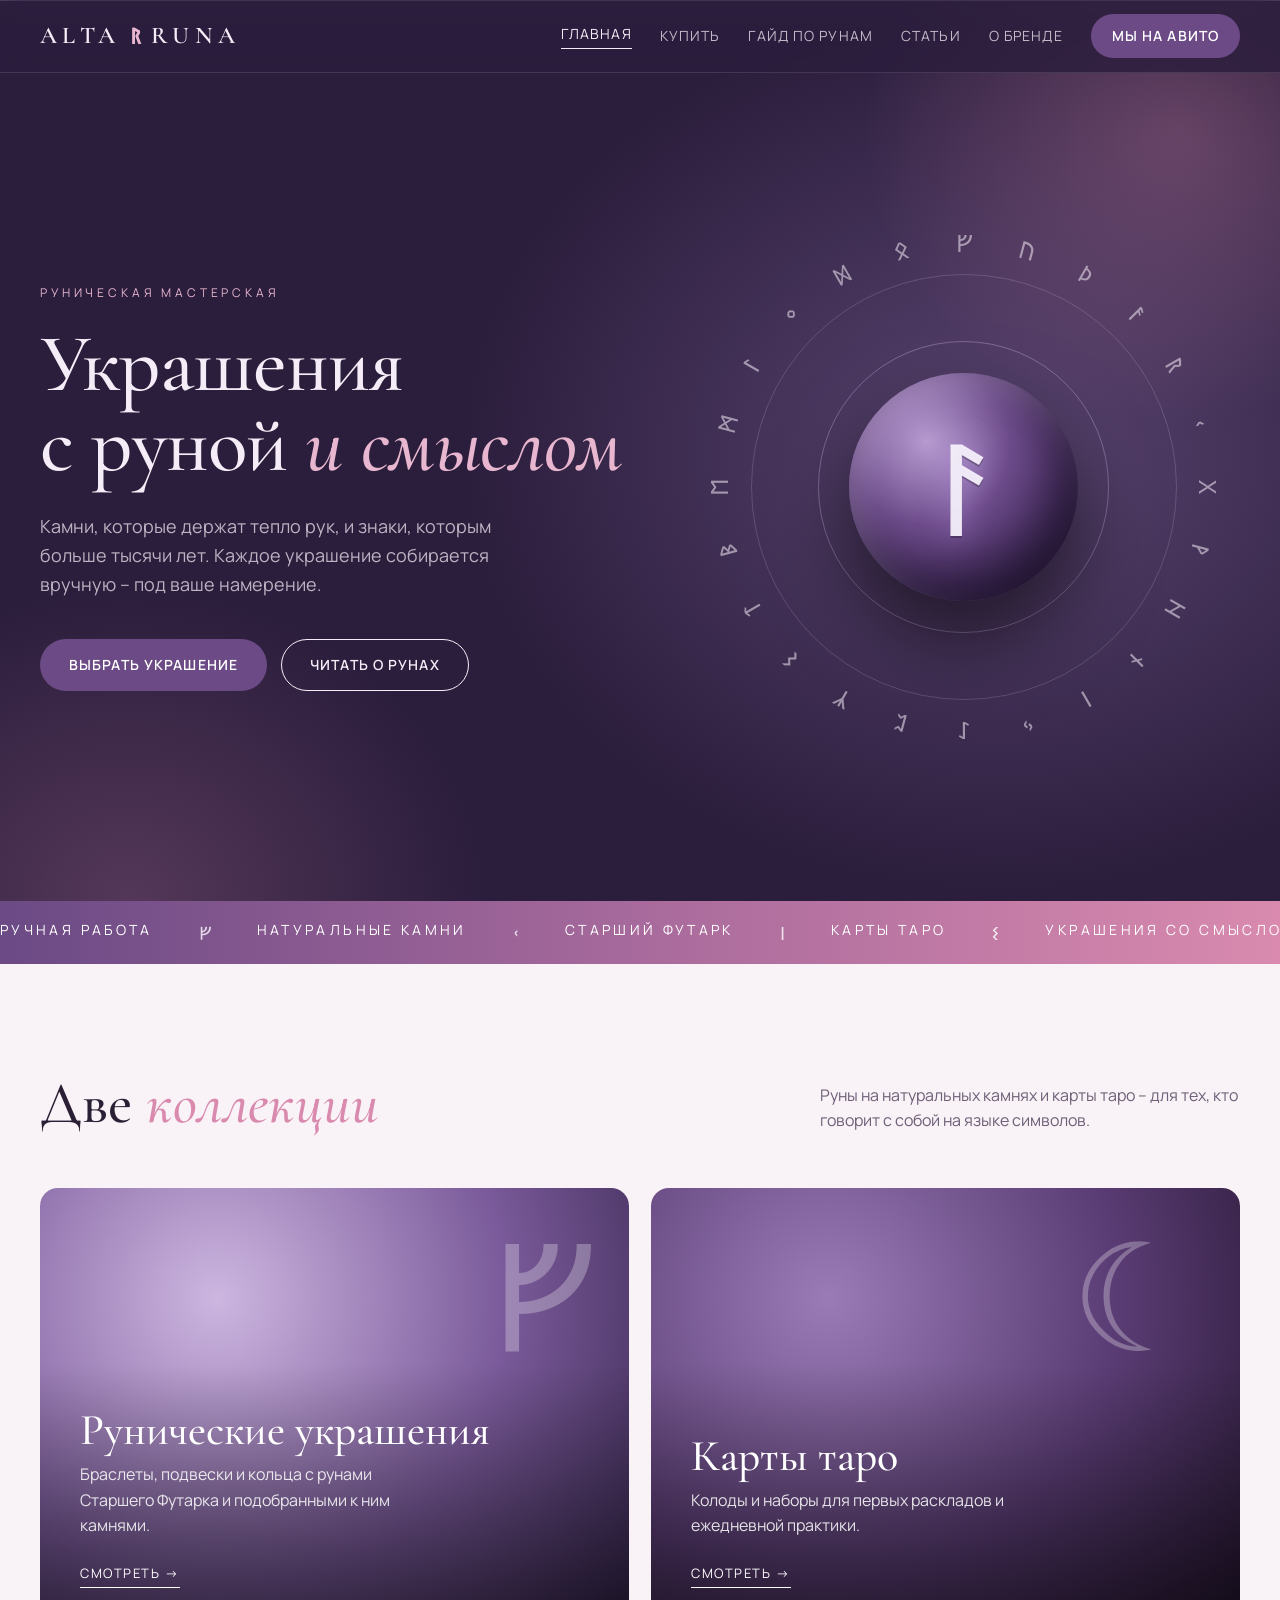
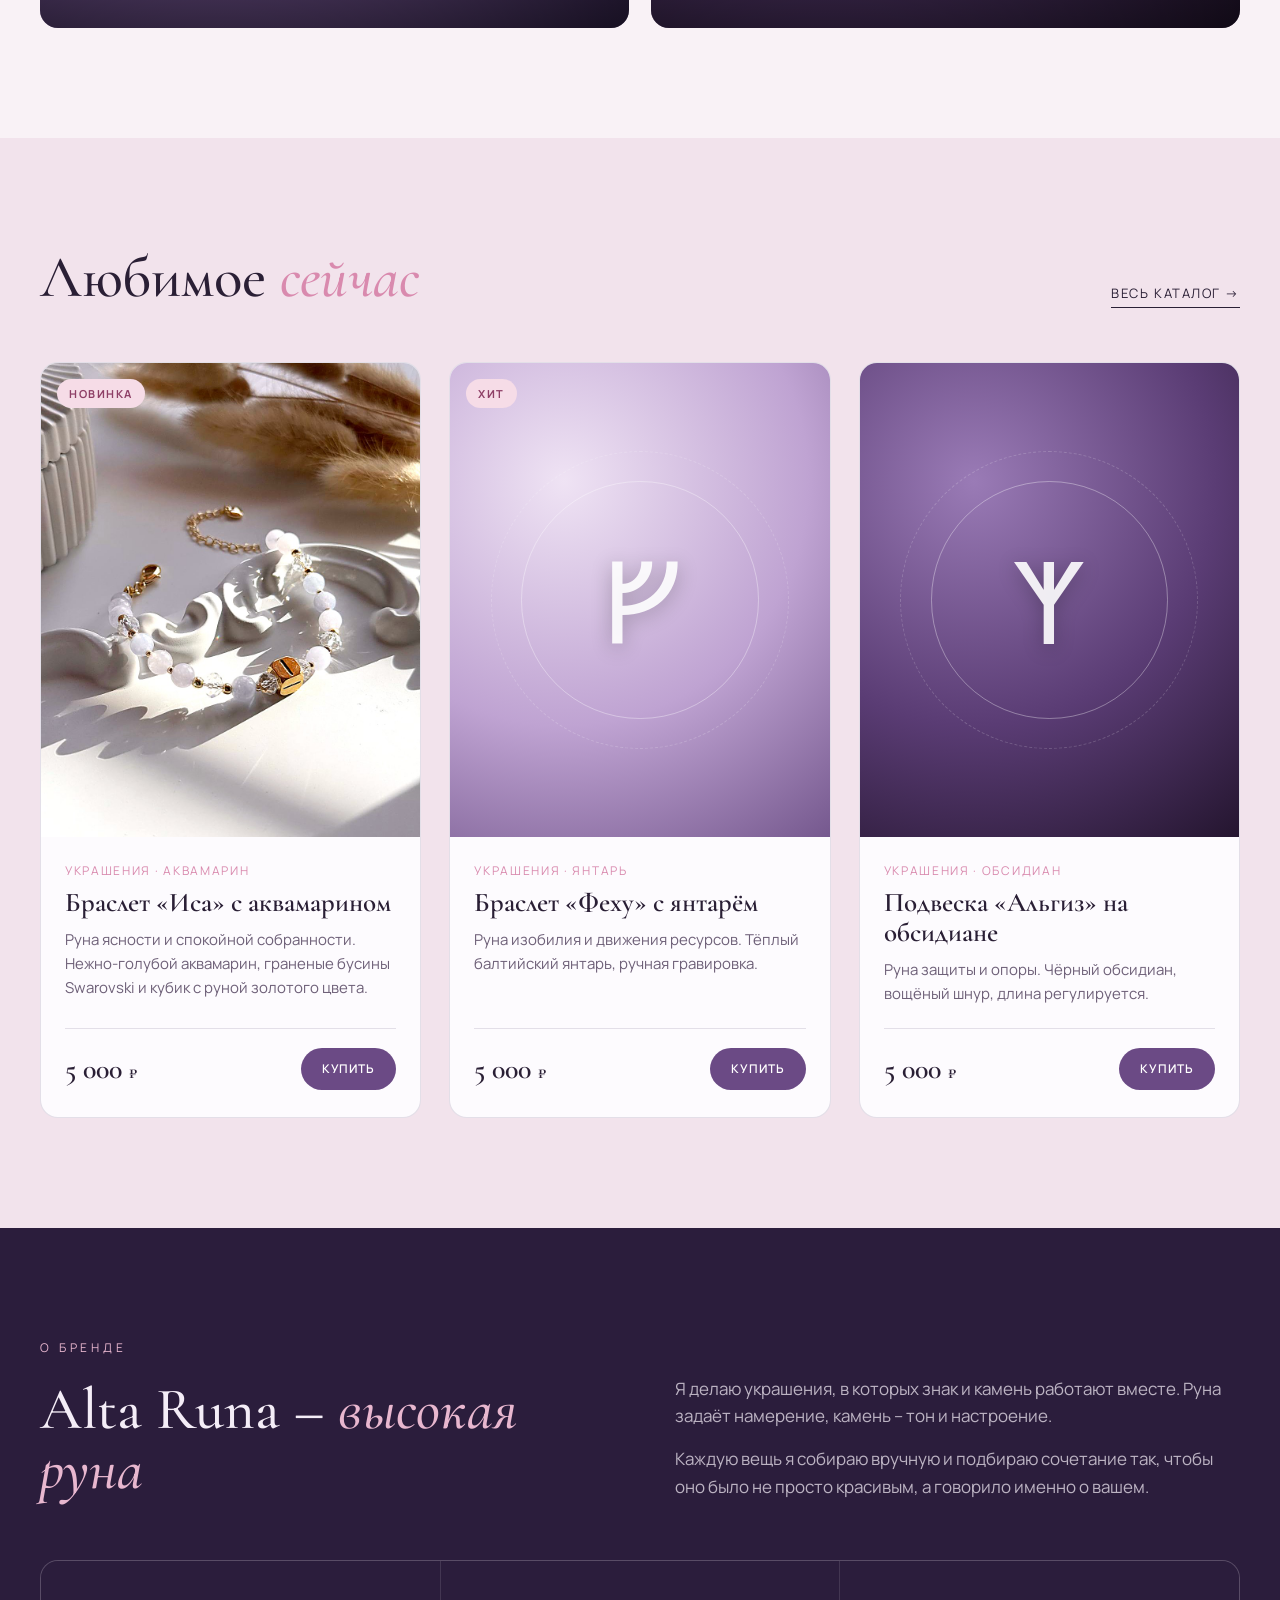
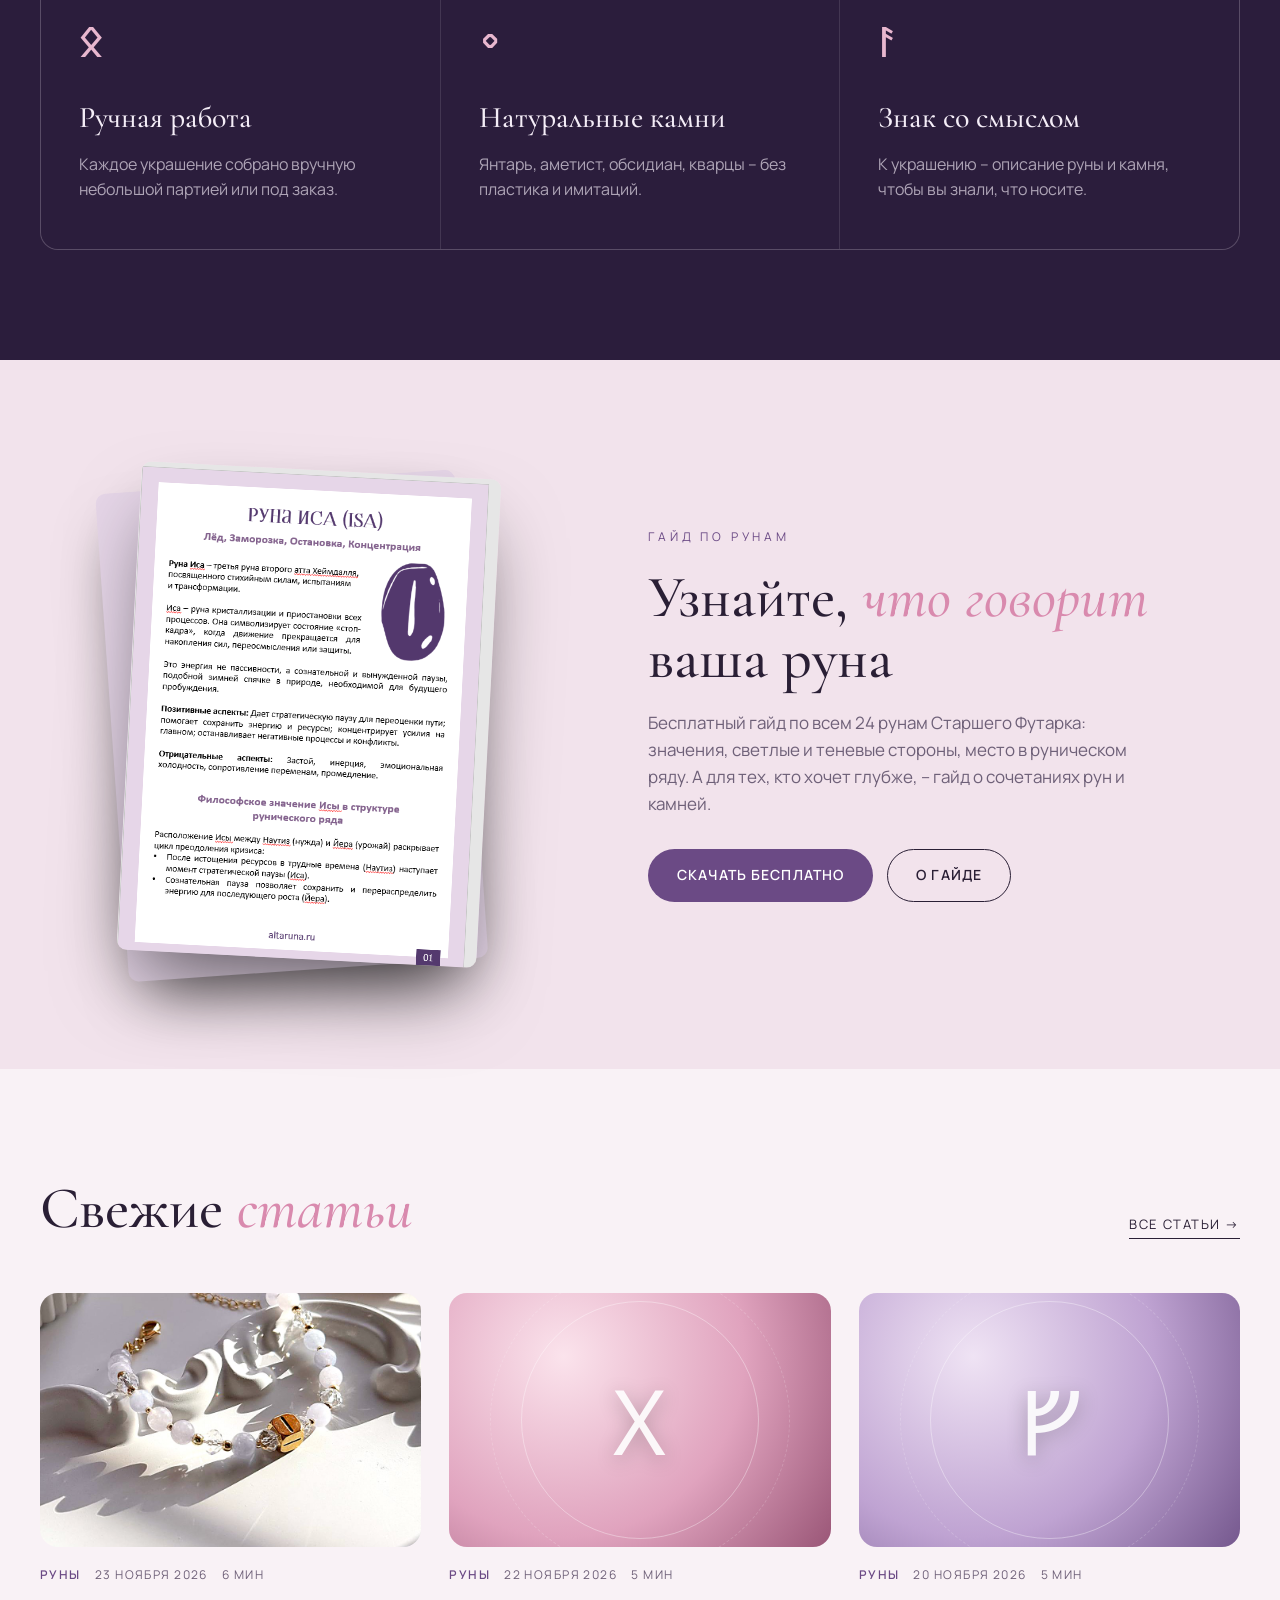
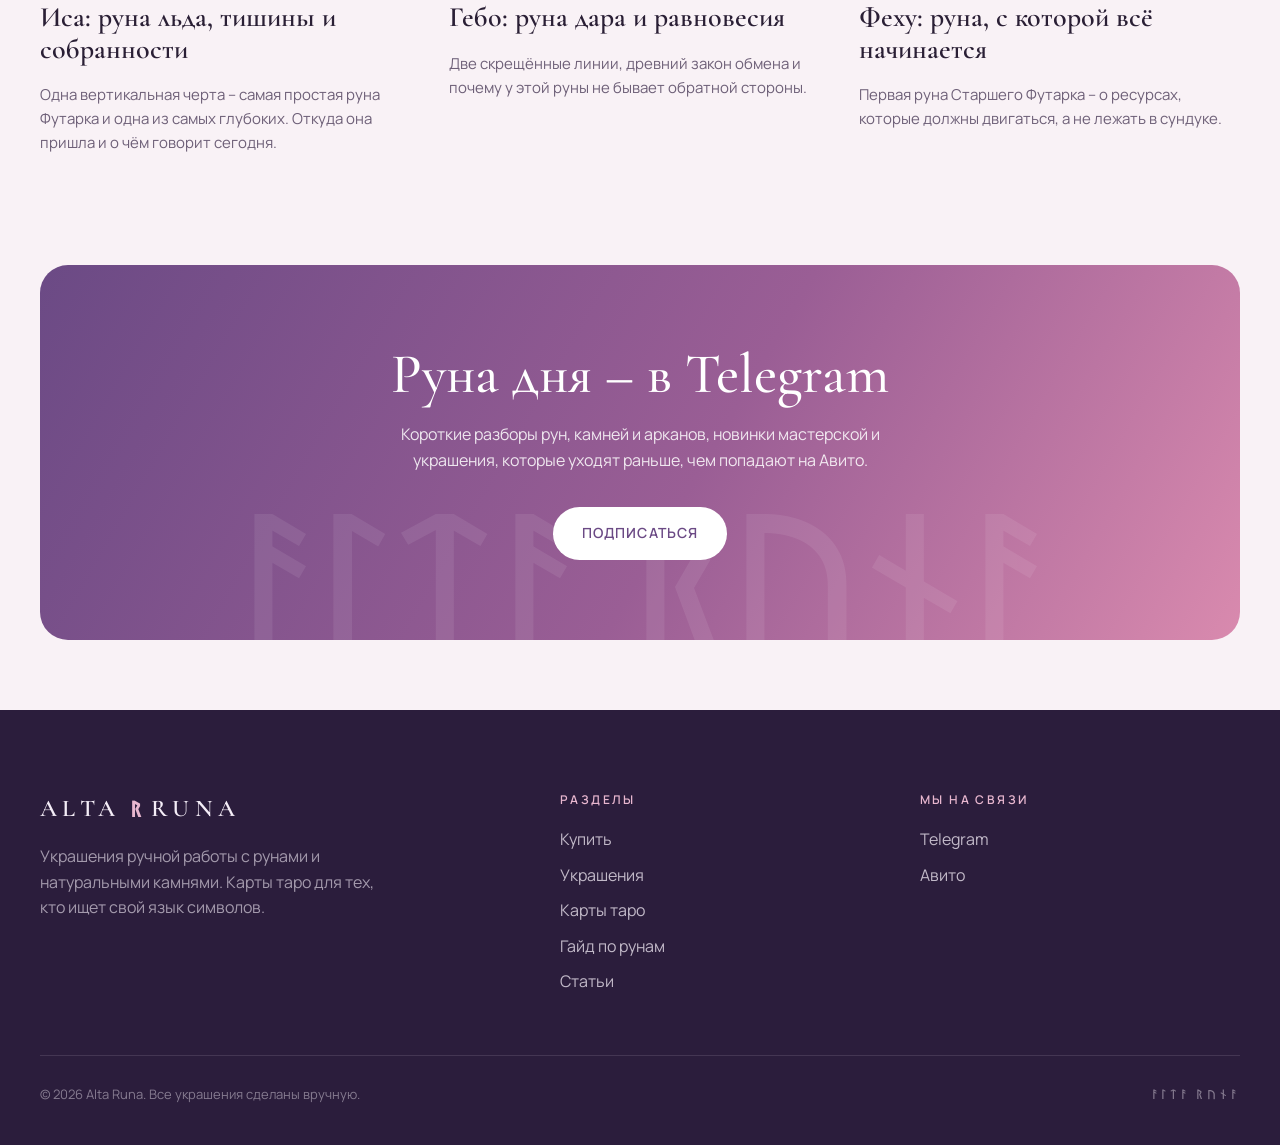
==== index.html @ 868ac563 "Alta Runa: сайт – главная, каталог, гайд по рунам, статьи Co-Authored-By: Claude Opus 5.5 <noreply@a" ====
<!DOCTYPE html>
<html lang="ru">
<head>
<meta charset="UTF-8">
<meta name="viewport" content="width=device-width, initial-scale=1">
<title>Alta Runa – рунические украшения и карты таро</title>
<meta name="description" content="Украшения ручной работы с рунами Старшего Футарка и натуральными камнями. Карты таро и статьи о рунах, камнях и таро.">
<meta property="og:title" content="Alta Runa – рунические украшения и карты таро">
<meta property="og:description" content="Украшения ручной работы с рунами Старшего Футарка и натуральными камнями. Карты таро и статьи о рунах, камнях и таро.">
<meta name="theme-color" content="#2B1D3C">
<link rel="icon" href="data:image/svg+xml,<svg xmlns='http://www.w3.org/2000/svg' viewBox='0 0 100 100'><rect width='100' height='100' rx='22' fill='%232B1D3C'/><text x='50' y='72' font-size='64' text-anchor='middle' fill='%23C9AEE0'>ᚱ</text></svg>">
<link rel="preconnect" href="https://fonts.googleapis.com">
<link rel="preconnect" href="https://fonts.gstatic.com" crossorigin>
<link href="https://fonts.googleapis.com/css2?family=Cormorant+Garamond:ital,wght@0,500;0,600;1,500&family=Manrope:wght@400;500;600;700&family=Noto+Sans+Runic&display=swap" rel="stylesheet">
<link rel="stylesheet" href="assets/style.css">
</head>
<body data-page="home">
<header id="site-header" data-dark></header>

<section class="hero">
  <div class="wrap hero__in">
    <div>
      <span class="eyebrow">Руническая мастерская</span>
      <h1>Украшения<br>с руной <em>и смыслом</em></h1>
      <p>Камни, которые держат тепло рук, и знаки, которым больше тысячи лет. Каждое украшение собирается вручную – под ваше намерение.</p>
      <div class="hero__cta">
        <a href="shop.html" class="btn btn--accent">Выбрать украшение</a>
        <a href="articles.html" class="btn btn--ghost">Читать о рунах</a>
      </div>
    </div>
    <div class="ring" aria-hidden="true">
      <div class="ring__track" id="ring-track"></div>
      <div class="ring__circle"></div>
      <div class="ring__circle ring__circle--2"></div>
      <div class="ring__stone"><span class="rune">ᚨ</span></div>
    </div>
  </div>
</section>

<div class="marquee" aria-hidden="true"><div class="marquee__track" id="marquee"></div></div>

<section class="section">
  <div class="wrap">
    <div class="sec-head reveal">
      <h2>Две <em>коллекции</em></h2>
      <p>Руны на натуральных камнях и карты таро – для тех, кто говорит с собой на языке символов.</p>
    </div>
    <div class="collections">
      <a href="shop.html#jewelry" class="coll tone-amethyst reveal">
        <span class="coll__sym">ᚠ</span>
        <h3>Рунические украшения</h3>
        <p>Браслеты, подвески и кольца с рунами Старшего Футарка и подобранными к ним камнями.</p>
        <span class="link-arrow">Смотреть →</span>
      </a>
      <a href="shop.html#tarot" class="coll tone-plum reveal">
        <span class="coll__sym">☾</span>
        <h3>Карты таро</h3>
        <p>Колоды и наборы для первых раскладов и ежедневной практики.</p>
        <span class="link-arrow">Смотреть →</span>
      </a>
    </div>
  </div>
</section>

<section class="section section--alt">
  <div class="wrap">
    <div class="sec-head reveal">
      <h2>Любимое <em>сейчас</em></h2>
      <a href="shop.html" class="link-arrow">Весь каталог →</a>
    </div>
    <div class="grid" id="featured-products"></div>
  </div>
</section>

<section class="section on-dark-section" id="about">
  <div class="wrap">
    <div class="about-grid reveal">
      <div>
        <span class="eyebrow">О бренде</span>
        <h2>Alta Runa – <em>высокая руна</em></h2>
      </div>
      <div>
        <p>Я делаю украшения, в которых знак и камень работают вместе. Руна задаёт намерение, камень – тон и настроение.</p>
        <p>Каждую вещь я собираю вручную и подбираю сочетание так, чтобы оно было не просто красивым, а говорило именно о вашем.</p>
      </div>
    </div>
    <div class="features reveal">
      <div class="feature"><span class="rune">ᛟ</span><h3>Ручная работа</h3><p>Каждое украшение собрано вручную небольшой партией или под заказ.</p></div>
      <div class="feature"><span class="rune">ᛜ</span><h3>Натуральные камни</h3><p>Янтарь, аметист, обсидиан, кварцы – без пластика и имитаций.</p></div>
      <div class="feature"><span class="rune">ᚨ</span><h3>Знак со смыслом</h3><p>К украшению – описание руны и камня, чтобы вы знали, что носите.</p></div>
    </div>
  </div>
</section>

<section class="section section--alt">
  <div class="wrap guide-promo">
    <div class="guide-preview">
      <div class="guide-preview__back"></div>
      <img src="images/guide-preview.png" alt="Страница гайда по рунам">
    </div>
    <div class="reveal">
      <span class="eyebrow" style="color:var(--accent)">Гайд по рунам</span>
      <h2>Узнайте, <em>что говорит</em> ваша руна</h2>
      <p>Бесплатный гайд по всем 24 рунам Старшего Футарка: значения, светлые и теневые стороны, место в руническом ряду. А для тех, кто хочет глубже, – гайд о сочетаниях рун и камней.</p>
      <div class="hero__cta">
        <a href="#" data-guide-free class="btn btn--accent" download>Скачать бесплатно</a>
        <a href="guide.html" class="btn btn--ghost">О гайде</a>
      </div>
    </div>
  </div>
</section>

<section class="section">
  <div class="wrap">
    <div class="sec-head reveal">
      <h2>Свежие <em>статьи</em></h2>
      <a href="articles.html" class="link-arrow">Все статьи →</a>
    </div>
    <div class="grid" id="latest-articles"></div>
  </div>
</section>

<section class="section--tight" style="padding-top:0">
  <div class="wrap">
    <div class="cta reveal">
      <h2>Руна дня – в Telegram</h2>
      <p>Короткие разборы рун, камней и арканов, новинки мастерской и украшения, которые уходят раньше, чем попадают на Авито.</p>
      <a href="#" id="cta-telegram" target="_blank" rel="noopener" class="btn">Подписаться</a>
    </div>
  </div>
</section>
<footer id="site-footer"></footer>
<script src="data/products.js"></script>
<script src="data/articles.js"></script>
<script src="assets/main.js"></script>
</body>
</html>
---- assets/style.css ----
/* ===================== ALTA RUNA ===================== */
:root{
  --bg:#F9F2F6;
  --bg-2:#F2E3EC;
  --ink:#2A1F35;
  --ink-soft:#6E6078;
  --line:rgba(60,35,85,.13);
  --dark:#2B1D3C;
  --dark-2:#3A2950;
  --bone:#F4EDF7;
  --accent:#6B4A85;
  --accent-2:#E8B7CF;
  --pink:#D98AAE;
  --pink-soft:#F6DCE7;
  --radius:18px;
  --wrap:1200px;
  --serif:"Cormorant Garamond", "Cormorant", Georgia, serif;
  --sans:"Manrope", system-ui, -apple-system, "Segoe UI", sans-serif;
  --rune:"Noto Sans Runic", "Segoe UI Historic", "Segoe UI Symbol", serif;
}
*{box-sizing:border-box;margin:0;padding:0}
html{scroll-behavior:smooth}
body{font-family:var(--sans);background:var(--bg);color:var(--ink);line-height:1.6;font-size:16px;-webkit-font-smoothing:antialiased}
img{max-width:100%;display:block}
a{color:inherit;text-decoration:none}
.wrap{width:min(var(--wrap),100% - 40px);margin-inline:auto}
.rune{font-family:var(--rune)}

/* ---------- Header ---------- */
.header{position:sticky;top:0;z-index:50;background:rgba(249,242,246,.82);backdrop-filter:blur(14px);-webkit-backdrop-filter:blur(14px);border-bottom:1px solid var(--line)}
.header.on-dark{background:rgba(43,29,60,.8);color:var(--bone);border-color:rgba(244,237,247,.12)}
.header__in{display:flex;align-items:center;justify-content:space-between;height:72px}
.logo{display:flex;align-items:center;gap:10px;font-family:var(--serif);font-size:24px;letter-spacing:.22em;font-weight:600;text-transform:uppercase}
.logo .rune{font-size:22px;color:var(--accent-2);letter-spacing:0}
.nav{display:flex;align-items:center;gap:28px}
.nav a{font-size:14px;letter-spacing:.08em;text-transform:uppercase;opacity:.75;transition:opacity .2s}
.nav a:hover,.nav a.active{opacity:1}
.nav .btn{opacity:1;color:#fff}
.nav a.active{border-bottom:1px solid currentColor;padding-bottom:2px}
.burger{display:none;background:none;border:0;color:inherit;width:40px;height:40px;cursor:pointer}
.burger span{display:block;height:1.5px;background:currentColor;margin:7px 8px;transition:.3s}

/* ---------- Buttons ---------- */
.btn{display:inline-flex;align-items:center;justify-content:center;gap:10px;padding:14px 28px;border-radius:999px;font-size:14px;letter-spacing:.08em;text-transform:uppercase;font-weight:600;border:1px solid transparent;cursor:pointer;transition:transform .2s, background .2s, color .2s, border-color .2s;font-family:var(--sans)}
.btn:hover{transform:translateY(-2px)}
.btn--accent{background:var(--accent);color:#fff}
.btn--accent:hover{background:#583A70}
.btn--ghost{border-color:currentColor;background:transparent}
.btn--ghost:hover{background:var(--ink);color:var(--bg);border-color:var(--ink)}
.on-dark-section .btn--ghost:hover{background:var(--bone);color:var(--dark);border-color:var(--bone)}
.btn--sm{padding:10px 20px;font-size:12px}
.btn--full{width:100%}

/* ---------- Hero ---------- */
.hero{position:relative;background:var(--dark);color:var(--bone);overflow:hidden;margin-top:-72px;padding-top:72px}
.hero::before{content:"";position:absolute;inset:0;background:radial-gradient(35% 45% at 92% 15%, rgba(217,138,174,.30), transparent 70%), radial-gradient(60% 70% at 78% 50%, rgba(155,123,186,.42), transparent 70%), radial-gradient(40% 50% at 10% 100%, rgba(232,150,190,.22), transparent 70%)}
.hero__in{position:relative;display:grid;grid-template-columns:1.1fr 1fr;align-items:center;gap:40px;min-height:calc(100vh - 72px);max-height:900px;padding:60px 0}
.eyebrow{font-size:12px;letter-spacing:.32em;text-transform:uppercase;color:var(--accent-2);margin-bottom:22px;display:block}
.hero h1{font-family:var(--serif);font-weight:500;font-size:clamp(48px,6.4vw,96px);line-height:.98;letter-spacing:-.01em}
.hero h1 em{font-style:italic;color:var(--accent-2)}
.hero p{margin-top:28px;max-width:470px;font-size:18px;color:rgba(244,237,247,.72)}
.hero__cta{display:flex;flex-wrap:wrap;gap:14px;margin-top:40px}

.ring{position:relative;width:min(520px,100%);aspect-ratio:1;margin-inline:auto}
.ring__track{position:absolute;inset:0;animation:spin 90s linear infinite}
.ring__track span{position:absolute;left:50%;top:50%;font-family:var(--rune);font-size:clamp(16px,2vw,24px);color:rgba(244,237,247,.55)}
.ring__circle{position:absolute;inset:9%;border-radius:50%;border:1px solid rgba(244,237,247,.16)}
.ring__circle--2{inset:22%;border-color:rgba(201,174,224,.4)}
.ring__stone{position:absolute;inset:28%;border-radius:50%;background:radial-gradient(circle at 34% 30%, #B79BD0 0%, #6E4C8C 38%, #3B2456 78%, #1D1030 100%);box-shadow:0 40px 80px rgba(0,0,0,.55), inset -18px -24px 50px rgba(0,0,0,.45), inset 12px 14px 30px rgba(240,225,255,.25);display:grid;place-items:center}
.ring__stone .rune{font-size:clamp(70px,10vw,130px);color:rgba(250,244,255,.92);text-shadow:0 2px 0 rgba(0,0,0,.25), 0 0 30px rgba(210,180,255,.45)}
@keyframes spin{to{transform:rotate(360deg)}}

/* ---------- Marquee ---------- */
.marquee{background:linear-gradient(90deg,var(--accent),#A86A9C 50%,var(--pink));color:#fff;overflow:hidden;white-space:nowrap;padding:16px 0}
.marquee__track{display:inline-flex;gap:46px;animation:marq 40s linear infinite;font-size:14px;letter-spacing:.24em;text-transform:uppercase}
.marquee__track .rune{letter-spacing:0;font-size:18px;opacity:.8}
@keyframes marq{to{transform:translateX(-50%)}}

/* ---------- Sections ---------- */
.section{padding:110px 0}
.section--tight{padding:70px 0}
.section--alt{background:var(--bg-2)}
.on-dark-section{background:var(--dark);color:var(--bone)}
.sec-head{display:flex;align-items:end;justify-content:space-between;gap:30px;margin-bottom:54px;flex-wrap:wrap}
.sec-head h2,.page-title h1{font-family:var(--serif);font-weight:500;font-size:clamp(38px,4.6vw,64px);line-height:1.02}
.sec-head h2 em,.page-title h1 em{font-style:italic;color:var(--pink)}
.sec-head p{max-width:420px;color:var(--ink-soft)}
.link-arrow{font-size:13px;letter-spacing:.12em;text-transform:uppercase;border-bottom:1px solid currentColor;padding-bottom:3px;white-space:nowrap}

/* ---------- Collections ---------- */
.collections{display:grid;grid-template-columns:1fr 1fr;gap:22px}
.coll{position:relative;border-radius:var(--radius);overflow:hidden;min-height:440px;padding:40px;display:flex;flex-direction:column;justify-content:flex-end;color:#fff;isolation:isolate;transition:transform .4s}
.coll:hover{transform:translateY(-4px)}
.coll::after{content:"";position:absolute;inset:0;background:linear-gradient(to top, rgba(0,0,0,.55), transparent 60%);z-index:-1}
.coll__sym{position:absolute;top:30px;right:36px;font-family:var(--rune);font-size:150px;line-height:1;opacity:.28;z-index:-1;transition:transform .6s}
.coll:hover .coll__sym{transform:rotate(-8deg) scale(1.08)}
.coll h3{font-family:var(--serif);font-size:44px;font-weight:500;line-height:1}
.coll p{margin-top:10px;opacity:.85;max-width:340px}
.coll .link-arrow{margin-top:24px;align-self:flex-start}

/* ---------- Art placeholders (tones) ---------- */
.tone-amber{background:radial-gradient(circle at 30% 25%, #F2C98A, #B9712F 55%, #5C3014)}
.tone-obsidian{background:radial-gradient(circle at 30% 25%, #5A4E6E, #272033 55%, #100B17)}
.tone-rose{background:radial-gradient(circle at 30% 25%, #FBE3EC, #E0A3BE 55%, #9A5677)}
.tone-amethyst{background:radial-gradient(circle at 30% 25%, #CDB6E0, #7A5A9A 55%, #33234A)}
.tone-jade{background:radial-gradient(circle at 30% 25%, #C3DCC9, #5E8A6D 55%, #253D30)}
.tone-moon{background:radial-gradient(circle at 30% 25%, #F4EFF7, #B2A6C2 55%, #4E4560)}
.tone-lilac{background:radial-gradient(circle at 30% 25%, #EFE3F4, #BFA3D2 55%, #75588E)}
.tone-plum{background:radial-gradient(circle at 30% 25%, #9A7BB6, #5A3C74 55%, #24152F)}
.tone-copper{background:radial-gradient(circle at 30% 25%, #E9B58E, #A0623F 55%, #44200F)}

/* ---------- Product cards ---------- */
.grid{display:grid;grid-template-columns:repeat(3,1fr);gap:28px}
.card{display:flex;flex-direction:column;background:#FDFBFE;border-radius:var(--radius);overflow:hidden;border:1px solid var(--line);transition:transform .35s, box-shadow .35s}
.card:hover{transform:translateY(-6px);box-shadow:0 26px 50px -24px rgba(60,35,85,.35)}
.card__media{position:relative;aspect-ratio:4/5;overflow:hidden;display:grid;place-items:center}
.card__media img{width:100%;height:100%;object-fit:cover;transition:transform .7s}
.card:hover .card__media img{transform:scale(1.05)}
.art{position:absolute;inset:0;display:grid;place-items:center}
.art::before{content:"";position:absolute;width:62%;aspect-ratio:1;border-radius:50%;border:1px solid rgba(255,255,255,.35)}
.art::after{content:"";position:absolute;width:78%;aspect-ratio:1;border-radius:50%;border:1px dashed rgba(255,255,255,.18)}
.art__sym{font-family:var(--rune);font-size:clamp(80px,9vw,120px);color:rgba(255,255,255,.9);text-shadow:0 4px 20px rgba(0,0,0,.25);transition:transform .6s}
.card:hover .art__sym{transform:scale(1.08)}
.badge{position:absolute;top:16px;left:16px;background:var(--pink-soft);color:#8E3F66;font-size:11px;letter-spacing:.14em;text-transform:uppercase;font-weight:700;padding:6px 12px;border-radius:999px;z-index:2}
.card__body{padding:24px 24px 26px;display:flex;flex-direction:column;flex:1}
.card__meta{font-size:12px;letter-spacing:.14em;text-transform:uppercase;color:var(--pink)}
.card__title{font-family:var(--serif);font-size:27px;font-weight:600;line-height:1.1;margin:8px 0 10px}
.card__desc{color:var(--ink-soft);font-size:15px;flex:1}
.card__foot{display:flex;align-items:center;justify-content:space-between;gap:12px;margin-top:22px;padding-top:18px;border-top:1px solid var(--line)}
.price{font-family:var(--serif);font-size:28px;font-weight:600}
.price small{font-size:18px}

/* ---------- Article cards ---------- */
.a-card{display:flex;flex-direction:column;gap:18px}
.a-card__cover{position:relative;aspect-ratio:3/2;border-radius:var(--radius);overflow:hidden;display:grid;place-items:center}
.a-card__cover img{width:100%;height:100%;object-fit:cover;transition:transform .7s}
.a-card:hover .a-card__cover img,.a-card:hover .art__sym{transform:scale(1.06)}
.a-card__cover .art__sym{font-size:90px}
.a-card__meta{display:flex;gap:14px;font-size:12px;letter-spacing:.12em;text-transform:uppercase;color:var(--ink-soft)}
.a-card__meta b{color:var(--accent);font-weight:600}
.a-card h3{font-family:var(--serif);font-size:28px;line-height:1.12;font-weight:600;transition:color .2s}
.a-card:hover h3{color:var(--accent)}
.a-card p{color:var(--ink-soft);font-size:15px}

/* ---------- Features ---------- */
.features{display:grid;grid-template-columns:repeat(3,1fr);gap:1px;background:rgba(244,237,247,.12);border:1px solid rgba(244,237,247,.12);border-radius:var(--radius);overflow:hidden}
.feature{background:var(--dark);padding:46px 38px}
.feature .rune{font-size:42px;color:var(--accent-2)}
.feature h3{font-family:var(--serif);font-size:30px;font-weight:500;margin:20px 0 10px}
.feature p{color:rgba(244,237,247,.65)}
.about-grid{display:grid;grid-template-columns:1fr 1fr;gap:70px;align-items:end;margin-bottom:60px}
.about-grid h2{font-family:var(--serif);font-weight:500;font-size:clamp(38px,4.6vw,64px);line-height:1.02}
.about-grid h2 em{font-style:italic;color:var(--accent-2)}
.about-grid p{color:rgba(244,237,247,.72);font-size:17px}
.about-grid p+p{margin-top:16px}

/* ---------- CTA ---------- */
.cta{border-radius:28px;padding:80px 60px;text-align:center;position:relative;overflow:hidden;background:linear-gradient(120deg,var(--accent) 0%,#9A5E95 55%,var(--pink) 100%);color:#fff}
.cta::before{content:"ᚨᛚᛏᚨ ᚱᚢᚾᚨ";position:absolute;inset:auto 0 -40px 0;font-family:var(--rune);font-size:200px;opacity:.08;white-space:nowrap;line-height:1}
.cta h2{font-family:var(--serif);font-weight:500;font-size:clamp(36px,4.4vw,58px);line-height:1.05;position:relative}
.cta p{max-width:520px;margin:18px auto 34px;opacity:.85;position:relative}
.cta .btn{background:#fff;color:var(--accent);position:relative}

/* ---------- Page title & filters ---------- */
.page-title{padding:80px 0 40px}
.page-title p{margin-top:18px;max-width:560px;color:var(--ink-soft);font-size:17px}
.filters{display:flex;flex-wrap:wrap;gap:10px;margin-bottom:46px}
.chip{padding:10px 22px;border-radius:999px;border:1px solid var(--line);background:transparent;font-family:var(--sans);font-size:13px;letter-spacing:.08em;text-transform:uppercase;cursor:pointer;color:var(--ink);transition:.2s}
.chip:hover{border-color:var(--ink)}
.chip.active{background:var(--ink);color:var(--bg);border-color:var(--ink)}
.empty{padding:60px 0;color:var(--ink-soft);text-align:center;grid-column:1/-1}

/* ---------- Article page ---------- */
.article-hero{padding:70px 0 0}
.article-hero .back{font-size:13px;letter-spacing:.12em;text-transform:uppercase;color:var(--ink-soft)}
.article-hero .back:hover{color:var(--accent)}
.article-hero h1{font-family:var(--serif);font-weight:500;font-size:clamp(40px,5.4vw,76px);line-height:1.02;margin:26px 0 20px;max-width:900px}
.article-cover{position:relative;aspect-ratio:21/9;border-radius:var(--radius);overflow:hidden;margin:44px 0 0;display:grid;place-items:center}
.article-cover img{width:100%;height:100%;object-fit:cover}
.article-cover .art__sym{font-size:clamp(110px,14vw,200px)}
.prose{max-width:720px;margin:64px auto 0;font-size:18px;line-height:1.8}
.prose > p:first-child{font-family:var(--serif);font-size:25px;line-height:1.5}
.prose p{margin-bottom:22px}
.prose h2{font-family:var(--serif);font-weight:600;font-size:34px;line-height:1.15;margin:46px 0 16px}
.prose ul{margin:0 0 22px 0;list-style:none}
.prose li{position:relative;padding-left:30px;margin-bottom:10px}
.prose li::before{content:"ᛜ";font-family:var(--rune);position:absolute;left:0;top:0;color:var(--pink)}
.prose strong{font-weight:700}
.prose a{color:var(--accent);border-bottom:1px solid currentColor}

/* ---------- Footer ---------- */
.footer{background:var(--dark);color:var(--bone);padding:80px 0 40px;margin-top:0}
.footer__top{display:grid;grid-template-columns:1.5fr 1fr 1fr;gap:40px;padding-bottom:50px;border-bottom:1px solid rgba(244,237,247,.12)}
.footer .logo{margin-bottom:16px}
.footer p{color:rgba(244,237,247,.6);max-width:340px}
.footer h4{font-size:12px;letter-spacing:.2em;text-transform:uppercase;color:var(--accent-2);margin-bottom:18px;font-weight:600}
.footer li{list-style:none;margin-bottom:10px}
.footer li a{opacity:.75}
.footer li a:hover{opacity:1}
.footer__bot{display:flex;justify-content:space-between;gap:20px;padding-top:28px;font-size:13px;color:rgba(244,237,247,.45);flex-wrap:wrap}
.footer__bot .rune{letter-spacing:.3em}

/* ---------- Reveal ---------- */
.reveal{opacity:0;transform:translateY(24px);transition:opacity .9s, transform .9s}
.reveal.in{opacity:1;transform:none}

/* ---------- Responsive ---------- */
@media (max-width:1000px){
  .grid{grid-template-columns:repeat(2,1fr)}
  .features{grid-template-columns:1fr}
  .about-grid{grid-template-columns:1fr;gap:24px}
  .footer__top{grid-template-columns:1fr 1fr}
  .footer__top > div:first-child{grid-column:1/-1}
}
@media (max-width:960px){
  .burger{display:block}
  .nav{position:fixed;inset:72px 0 auto 0;flex-direction:column;align-items:flex-start;gap:0;padding:10px 20px 26px;background:var(--bg);color:var(--ink);border-bottom:1px solid var(--line);transform:translateY(-120%);transition:transform .4s;z-index:-1}
  .header.on-dark .nav{background:var(--dark);color:var(--bone)}
  .nav.open{transform:none}
  .nav a{padding:14px 0;width:100%;font-size:15px;border-bottom:1px solid var(--line)}
  .nav a.active{padding-bottom:14px}
  .nav .btn{margin-top:18px;width:100%}
  .burger.open span:nth-child(1){transform:translateY(8.5px) rotate(45deg)}
  .burger.open span:nth-child(2){opacity:0}
  .burger.open span:nth-child(3){transform:translateY(-8.5px) rotate(-45deg)}
  .hero__in{grid-template-columns:1fr;min-height:auto;max-height:none;padding:50px 0 70px;text-align:left}
  .ring{width:min(360px,90%);order:-1}
  .collections{grid-template-columns:1fr}
  .coll{min-height:340px}
  .section{padding:80px 0}
  .cta{padding:60px 26px}
}
@media (max-width:560px){
  .grid{grid-template-columns:1fr}
  .footer__top{grid-template-columns:1fr}
  .prose{font-size:17px}
  .prose > p:first-child{font-size:21px}
}
@media (prefers-reduced-motion:reduce){
  .ring__track,.marquee__track{animation:none}
  .reveal{opacity:1;transform:none}
}

/* ===================== ГАЙД ===================== */
.btn--light{background:var(--bone);color:var(--dark)}
.btn--light:hover{background:#fff}
.hero--guide .hero__in{min-height:auto;padding:90px 0 110px}
.guide-preview{position:relative;width:min(400px,86%);margin-inline:auto;transform:rotate(3deg)}
.guide-preview img{position:relative;border-radius:10px;box-shadow:0 40px 80px -20px rgba(0,0,0,.6)}
.guide-preview__back{position:absolute;inset:0;border-radius:10px;background:#E6D6E8;transform:rotate(-7deg) translate(-18px,10px);box-shadow:0 30px 60px -20px rgba(0,0,0,.5)}
.inside{display:grid;grid-template-columns:repeat(4,1fr);gap:24px}
.inside__item{padding:32px 28px;border:1px solid var(--line);border-radius:var(--radius);background:#FDFBFE}
.inside__item span{font-family:var(--serif);font-size:44px;color:var(--pink);line-height:1}
.inside__item h3{font-family:var(--serif);font-size:26px;font-weight:600;line-height:1.1;margin:18px 0 10px}
.inside__item p{color:var(--ink-soft);font-size:15px}
.futhark{display:grid;grid-template-columns:repeat(8,1fr);gap:14px}
.futhark__aett{grid-column:1/-1;font-size:12px;letter-spacing:.24em;text-transform:uppercase;color:var(--ink-soft);margin:18px 0 2px}
.futhark__aett:first-child{margin-top:0}
.rune-tile{position:relative;aspect-ratio:3/4;border-radius:14px;background:#FDFBFE;border:1px solid var(--line);display:flex;flex-direction:column;align-items:center;justify-content:center;gap:8px;transition:transform .3s, box-shadow .3s}
.rune-tile:nth-child(odd) .rune{color:var(--pink)}
.rune-tile:hover{border-color:var(--pink);transform:translateY(-4px);box-shadow:0 18px 30px -18px rgba(60,35,85,.4)}
.rune-tile .rune{font-size:clamp(30px,3.4vw,46px);color:var(--accent);line-height:1}
.rune-tile b{font-family:var(--serif);font-size:19px;font-weight:600}
.dot{display:inline-block;width:10px;height:10px;border-radius:50%;border:1px solid var(--accent);vertical-align:middle;margin-right:4px}
.dot--free{background:var(--accent)}
.offers{display:grid;grid-template-columns:1fr 1fr;gap:24px;max-width:960px}
.offer{padding:44px 40px;border-radius:24px;border:1px solid var(--line);background:#FDFBFE;display:flex;flex-direction:column}
.offer--main{background:var(--dark);color:var(--bone);border-color:var(--dark)}
.offer__tag{font-size:12px;letter-spacing:.2em;text-transform:uppercase;color:var(--accent)}
.offer--main .offer__tag{color:var(--accent-2)}
.offer h3{font-family:var(--serif);font-size:44px;font-weight:500;line-height:1;margin:14px 0 6px}
.offer__sub{font-family:var(--serif);font-size:24px;opacity:.75}
.offer ul{list-style:none;margin:26px 0 34px;flex:1}
.offer li{padding:10px 0 10px 28px;position:relative;border-bottom:1px solid var(--line)}
.offer--main li{border-color:rgba(244,237,247,.12)}
.offer li::before{content:"ᛜ";font-family:var(--rune);position:absolute;left:0;color:var(--accent)}
.offer--main li::before{color:var(--accent-2)}
.offer .btn--ghost:hover{background:var(--accent);border-color:var(--accent);color:#fff}
.guide-promo{display:grid;grid-template-columns:1fr 1.1fr;gap:70px;align-items:center}
.guide-promo .guide-preview{width:min(360px,80%)}
.guide-promo h2{font-family:var(--serif);font-weight:500;font-size:clamp(38px,4.6vw,64px);line-height:1.02}
.guide-promo h2 em{font-style:italic;color:var(--pink)}
.guide-promo p{margin:20px 0 32px;color:var(--ink-soft);font-size:17px;max-width:480px}
.guide-promo .hero__cta{margin-top:0}
.guide-promo .btn--ghost:hover{background:var(--accent);border-color:var(--accent);color:#fff}
@media (max-width:1000px){
  .inside{grid-template-columns:1fr 1fr}
  .futhark{grid-template-columns:repeat(4,1fr)}
  .guide-promo{grid-template-columns:1fr;gap:50px}
}
@media (max-width:820px){
  .offers{grid-template-columns:1fr}
  .hero--guide .guide-preview{order:0;margin-top:20px}
}
@media (max-width:560px){
  .inside{grid-template-columns:1fr}
  .futhark{grid-template-columns:repeat(3,1fr);gap:10px}
  .offer{padding:34px 26px}
}

/* розовые акценты гайда */
.pro{display:grid;grid-template-columns:1fr 1fr;gap:60px;align-items:center;padding:64px;border-radius:28px;background:linear-gradient(135deg,var(--pink-soft) 0%,#EAD9F0 100%)}
.pro h2{font-family:var(--serif);font-weight:500;font-size:clamp(36px,4.2vw,58px);line-height:1.03}
.pro h2 em{font-style:italic;color:var(--accent)}
.pro > div > p{margin-top:18px;color:var(--ink-soft);font-size:17px}
.pro__list{display:grid;gap:14px}
.pro__item{display:flex;gap:18px;align-items:flex-start;background:rgba(255,255,255,.7);border-radius:16px;padding:20px 22px}
.pro__item .rune{font-size:30px;color:var(--pink);line-height:1;min-width:34px;text-align:center}
.pro__item h3{font-family:var(--serif);font-size:23px;font-weight:600;line-height:1.1;margin-bottom:4px}
.pro__item p{font-size:14.5px;color:var(--ink-soft)}
.offer--main{background:linear-gradient(150deg,var(--dark) 0%,#4A2C5E 60%,#7A3E6A 100%)}
.offer .offer__tag{color:var(--pink)}
@media (max-width:1000px){.pro{grid-template-columns:1fr;padding:40px 28px;gap:34px}}

/* ===================== СТРАНИЦА ТОВАРА ===================== */
.card__title a:hover{color:var(--accent)}
.product{padding:50px 0 100px}
.product .back{font-size:13px;letter-spacing:.12em;text-transform:uppercase;color:var(--ink-soft)}
.product .back:hover{color:var(--accent)}
.product__grid{display:grid;grid-template-columns:1.05fr 1fr;gap:64px;margin-top:28px;align-items:start}
.pgallery{position:sticky;top:96px}
.pmain{position:relative;aspect-ratio:4/5;border-radius:var(--radius);overflow:hidden;background:var(--bg-2)}
.pmain img{width:100%;height:100%;object-fit:cover}
.pthumbs{display:grid;grid-template-columns:repeat(4,1fr);gap:12px;margin-top:12px}
.pthumb{aspect-ratio:1;border-radius:12px;overflow:hidden;border:2px solid transparent;padding:0;cursor:pointer;background:none;opacity:.65;transition:.2s}
.pthumb img{width:100%;height:100%;object-fit:cover}
.pthumb.active,.pthumb:hover{opacity:1;border-color:var(--pink)}
.pinfo h1{font-family:var(--serif);font-weight:500;font-size:clamp(38px,4.2vw,58px);line-height:1.03;margin:10px 0 18px}
.pprice{font-family:var(--serif);font-size:40px;font-weight:600}
.pprice small{font-size:26px}
.plead{font-size:18px;color:var(--ink-soft);margin:18px 0 30px}
.pbuy{display:flex;flex-wrap:wrap;gap:12px}
.pfacts{display:grid;grid-template-columns:repeat(3,1fr);gap:12px;margin:34px 0}
.pfacts div{border:1px solid var(--line);border-radius:14px;padding:16px;text-align:center;background:#FDFBFE}
.pfacts span{display:block;font-size:26px;color:var(--pink);line-height:1.2}
.pfacts small{font-size:12px;letter-spacing:.08em;text-transform:uppercase;color:var(--ink-soft)}
.pdetail{border-top:1px solid var(--line)}
.pdetail:last-child{border-bottom:1px solid var(--line)}
.pdetail summary{list-style:none;cursor:pointer;padding:20px 0;font-family:var(--serif);font-size:24px;font-weight:600;display:flex;justify-content:space-between;align-items:center}
.pdetail summary::-webkit-details-marker{display:none}
.pdetail summary::after{content:"+";font-family:var(--sans);font-weight:300;font-size:26px;color:var(--pink);transition:transform .3s}
.pdetail[open] summary::after{transform:rotate(45deg)}
.pdetail p{padding:0 0 22px;color:var(--ink-soft);font-size:16px}
.prose .product-link{display:flex;gap:20px;align-items:center;padding:18px;border-radius:var(--radius);background:var(--pink-soft);border:0;color:var(--ink);margin:30px 0}
.prose .product-link img{width:110px;height:110px;border-radius:12px;object-fit:cover}
.prose .product-link b{display:block;font-family:var(--serif);font-size:24px;line-height:1.15}
.prose .product-link span{font-size:14px;color:var(--accent);letter-spacing:.08em;text-transform:uppercase}
@media (max-width:900px){
  .product__grid{grid-template-columns:1fr;gap:36px}
  .pgallery{position:static}
}
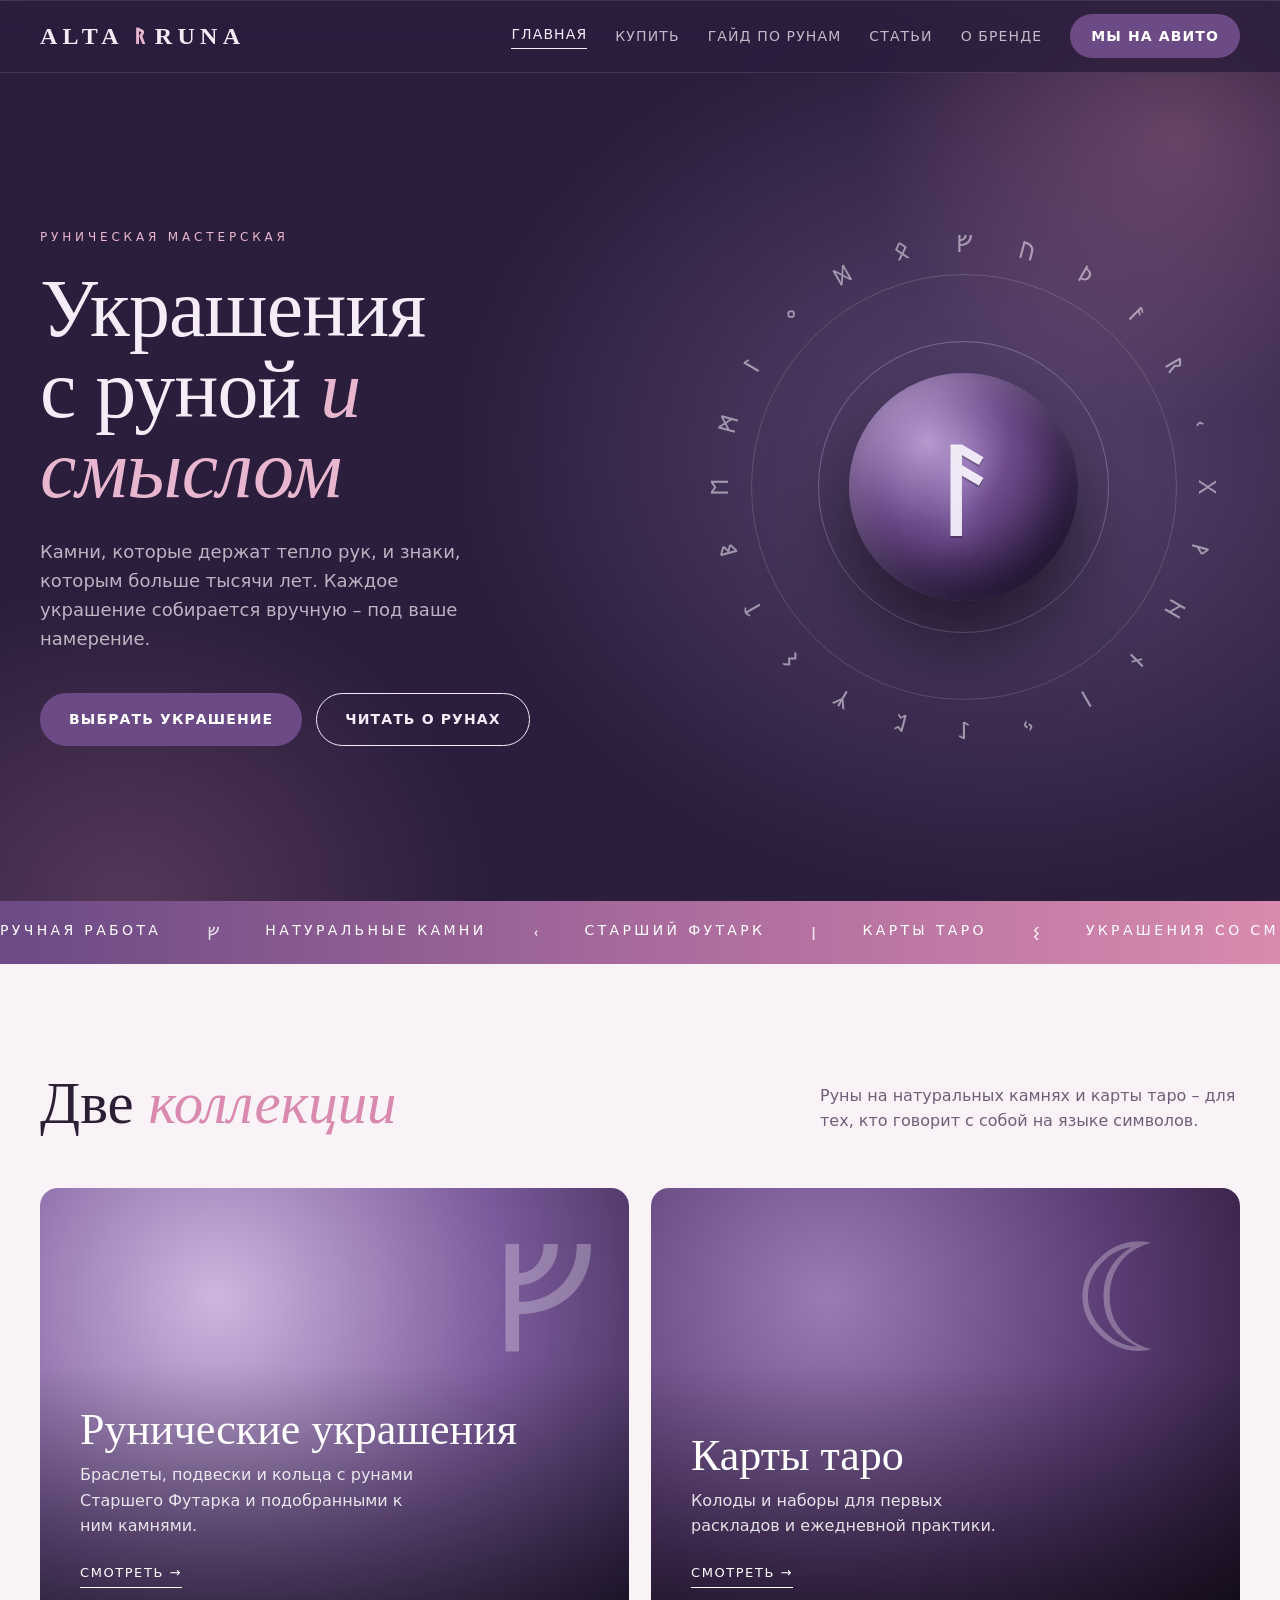
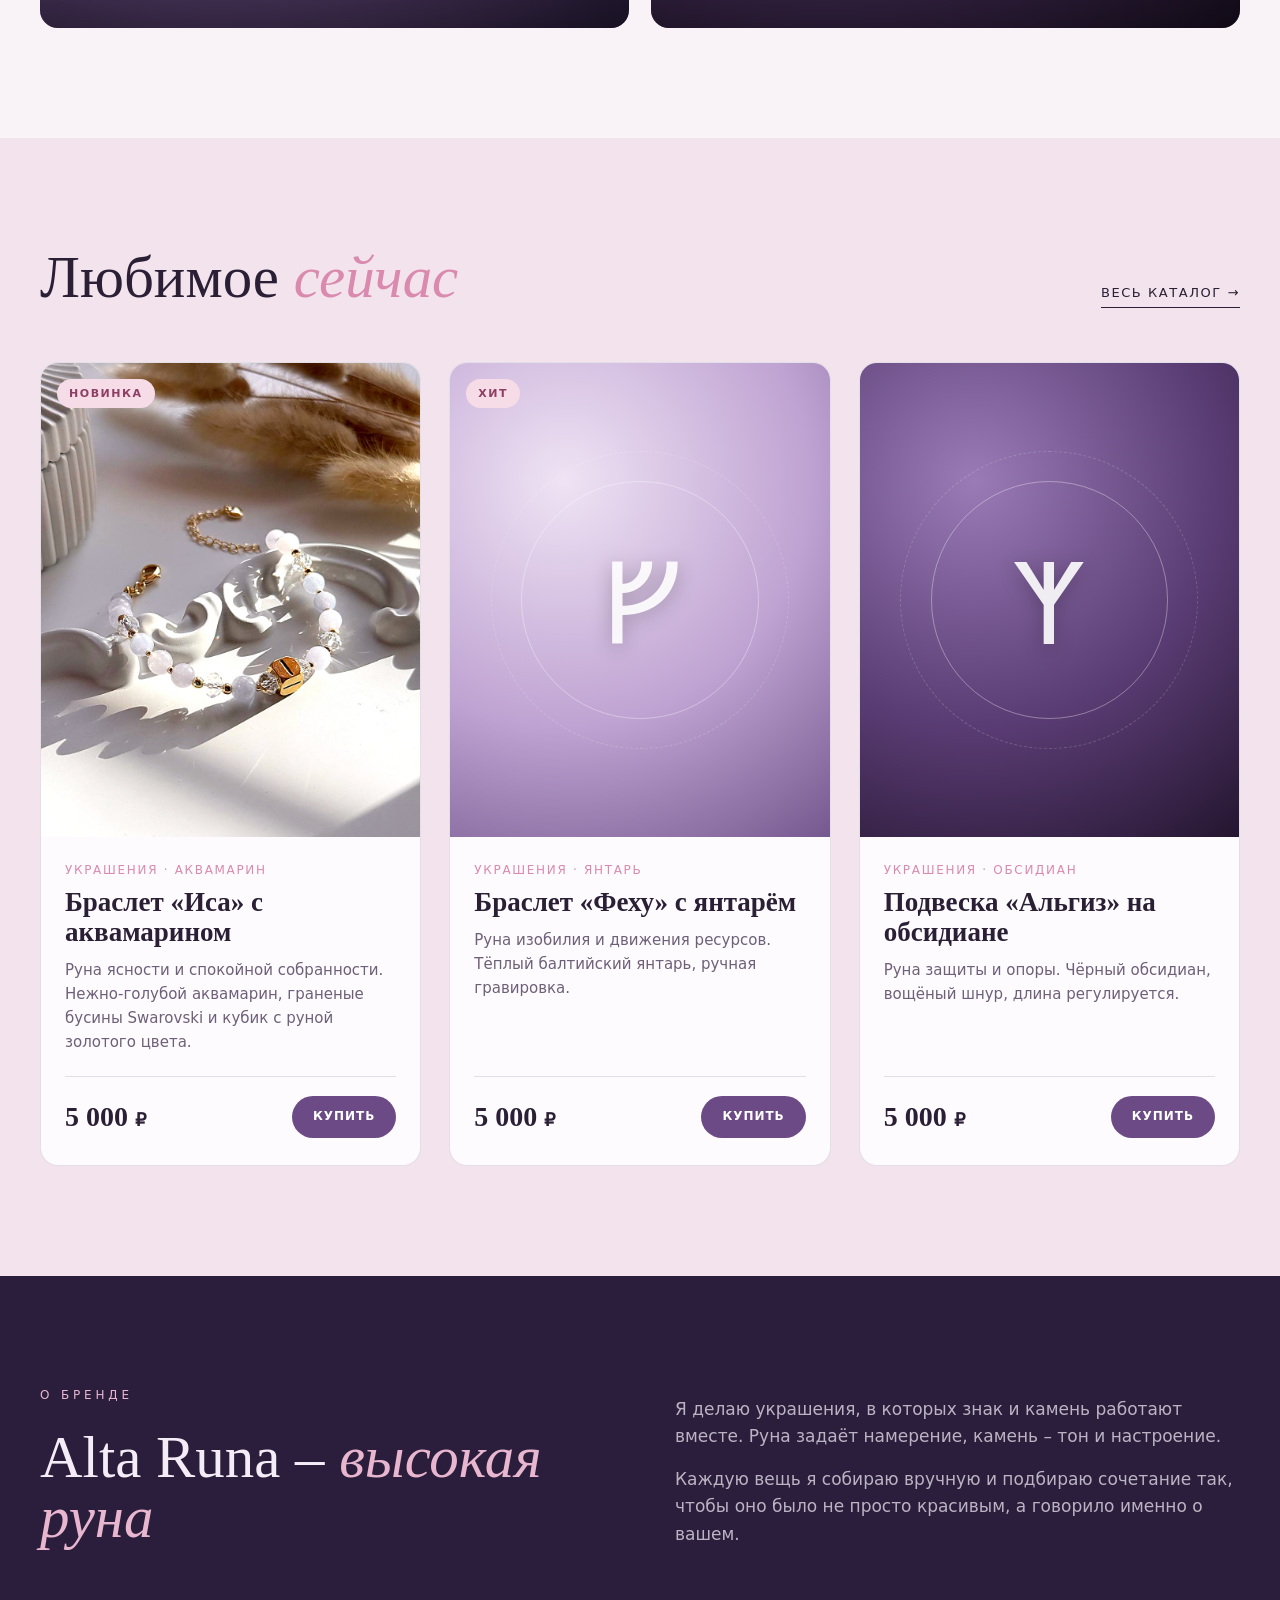
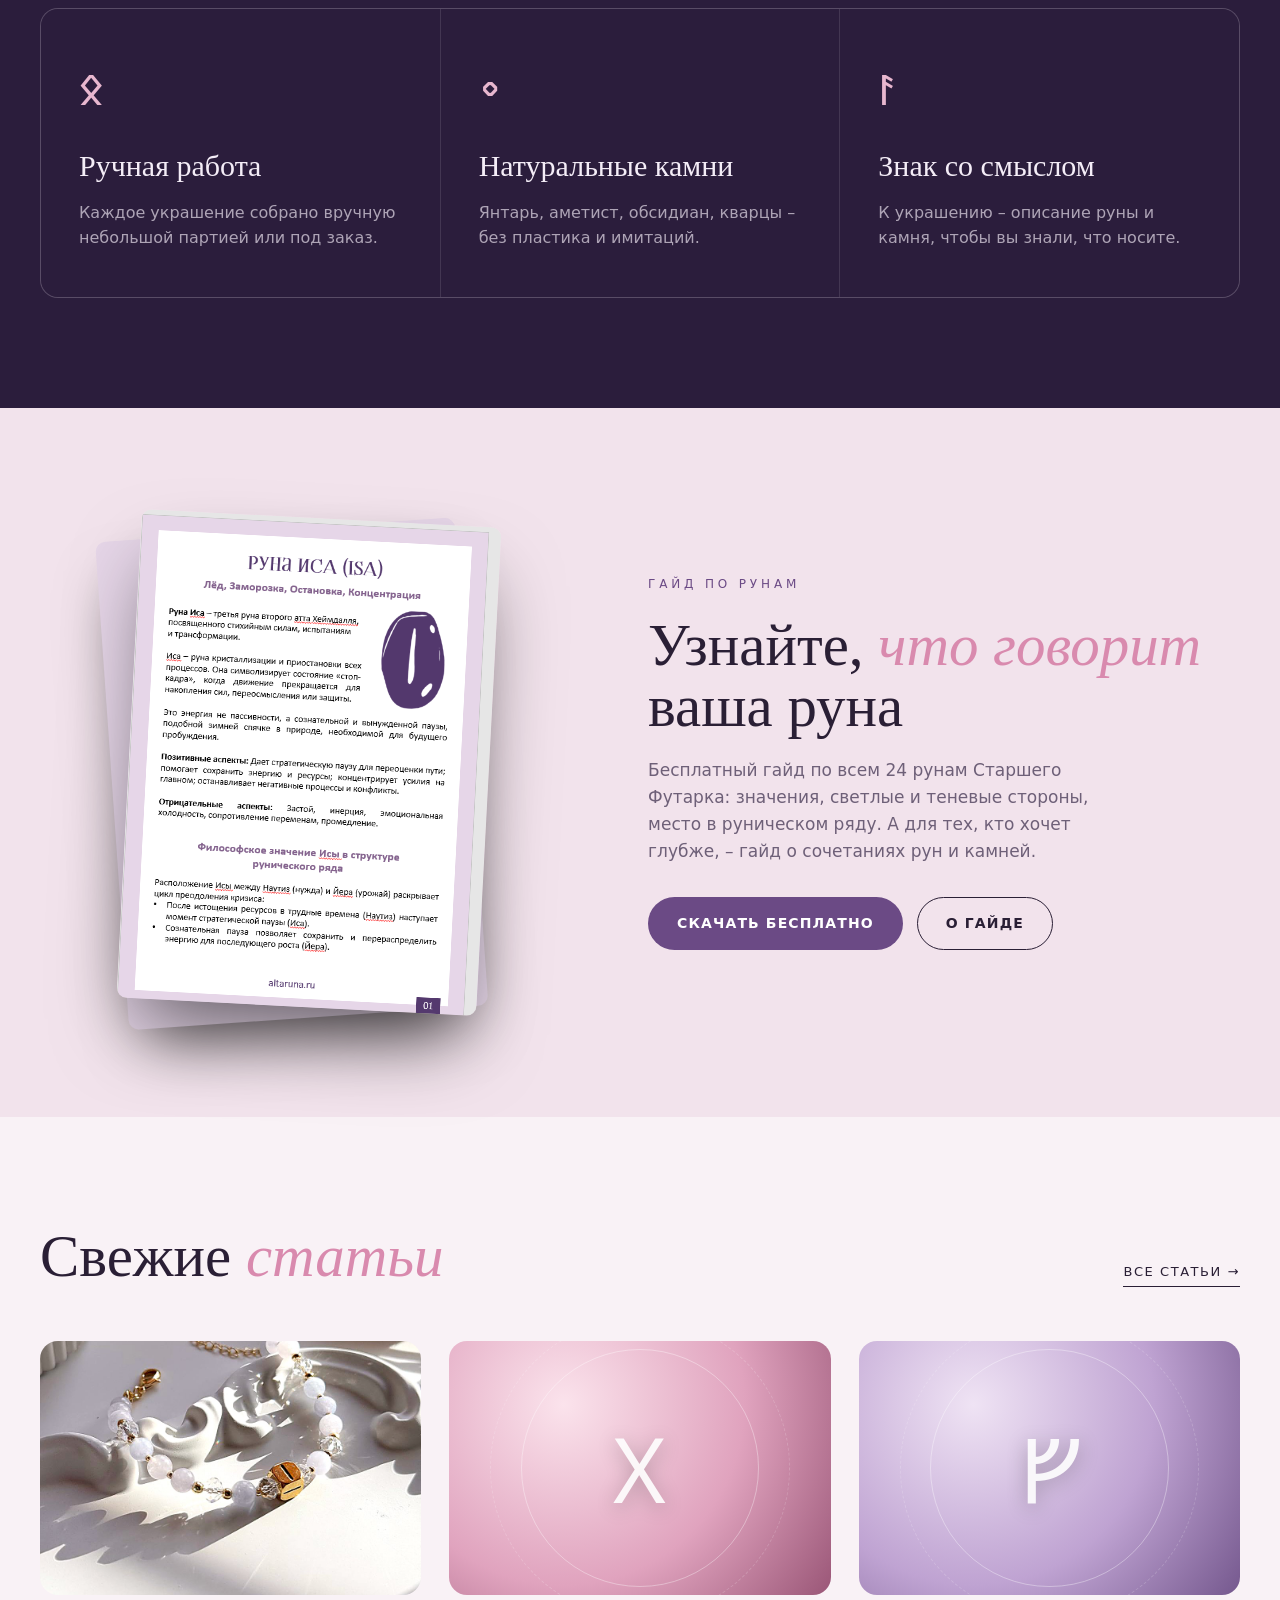
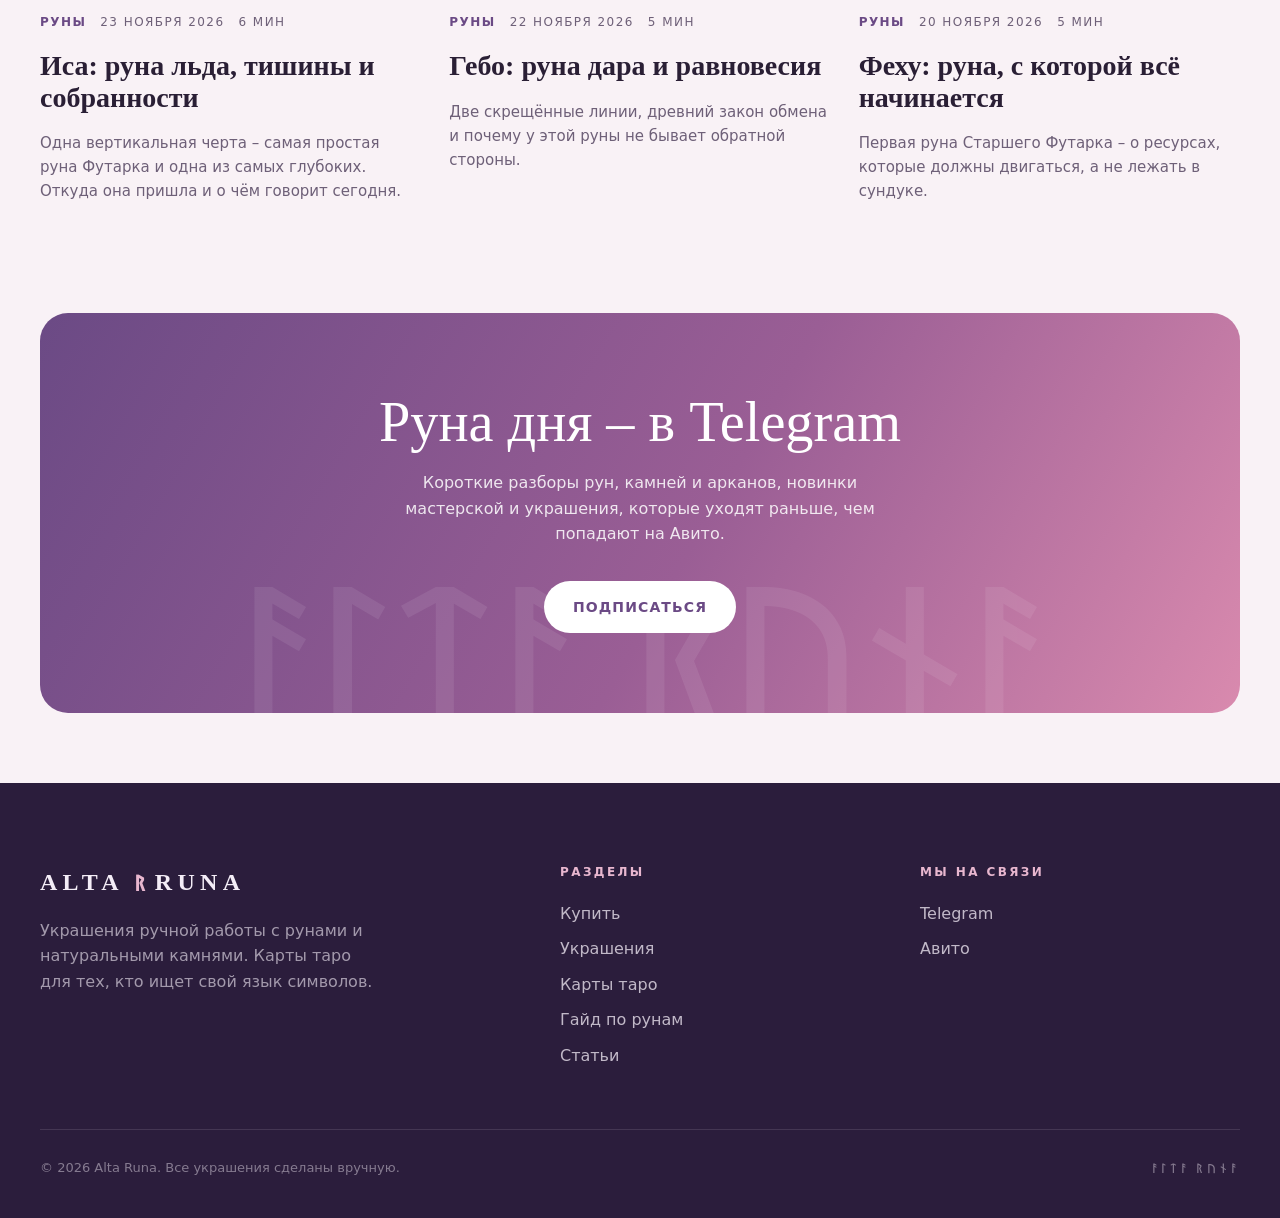
==== commit fc84e6d3: "Use Prata and Onest typography" ====
--- a/index.html
+++ b/index.html
@@ -2,6 +2,7 @@
 <html lang="ru">
 <head>
 <meta charset="UTF-8">
+<script>document.documentElement.classList.add('js')</script>
 <meta name="viewport" content="width=device-width, initial-scale=1">
 <title>Alta Runa – рунические украшения и карты таро</title>
 <meta name="description" content="Украшения ручной работы с рунами Старшего Футарка и натуральными камнями. Карты таро и статьи о рунах, камнях и таро.">
@@ -11,7 +12,7 @@
 <link rel="icon" href="data:image/svg+xml,<svg xmlns='http://www.w3.org/2000/svg' viewBox='0 0 100 100'><rect width='100' height='100' rx='22' fill='%232B1D3C'/><text x='50' y='72' font-size='64' text-anchor='middle' fill='%23C9AEE0'>ᚱ</text></svg>">
 <link rel="preconnect" href="https://fonts.googleapis.com">
 <link rel="preconnect" href="https://fonts.gstatic.com" crossorigin>
-<link href="https://fonts.googleapis.com/css2?family=Cormorant+Garamond:ital,wght@0,500;0,600;1,500&family=Manrope:wght@400;500;600;700&family=Noto+Sans+Runic&display=swap" rel="stylesheet">
+<link href="https://fonts.googleapis.com/css2?family=Prata&family=Onest:wght@400;500;600;700&family=Noto+Sans+Runic&display=swap" rel="stylesheet">
 <link rel="stylesheet" href="assets/style.css">
 </head>
 <body data-page="home">
@@ -132,6 +133,7 @@
 <footer id="site-footer"></footer>
 <script src="data/products.js"></script>
 <script src="data/articles.js"></script>
+<script src="assets/render.js"></script>
 <script src="assets/main.js"></script>
 </body>
 </html>
--- a/assets/style.css
+++ b/assets/style.css
@@ -201,8 +201,8 @@
 .footer__bot .rune{letter-spacing:.3em}
 
 /* ---------- Reveal ---------- */
-.reveal{opacity:0;transform:translateY(24px);transition:opacity .9s, transform .9s}
-.reveal.in{opacity:1;transform:none}
+.js .reveal{opacity:0;transform:translateY(24px);transition:opacity .9s, transform .9s}
+.js .reveal.in{opacity:1;transform:none}
 
 /* ---------- Responsive ---------- */
 @media (max-width:1000px){
@@ -238,7 +238,7 @@
 }
 @media (prefers-reduced-motion:reduce){
   .ring__track,.marquee__track{animation:none}
-  .reveal{opacity:1;transform:none}
+  .js .reveal{opacity:1;transform:none}
 }
 
 /* ===================== ГАЙД ===================== */
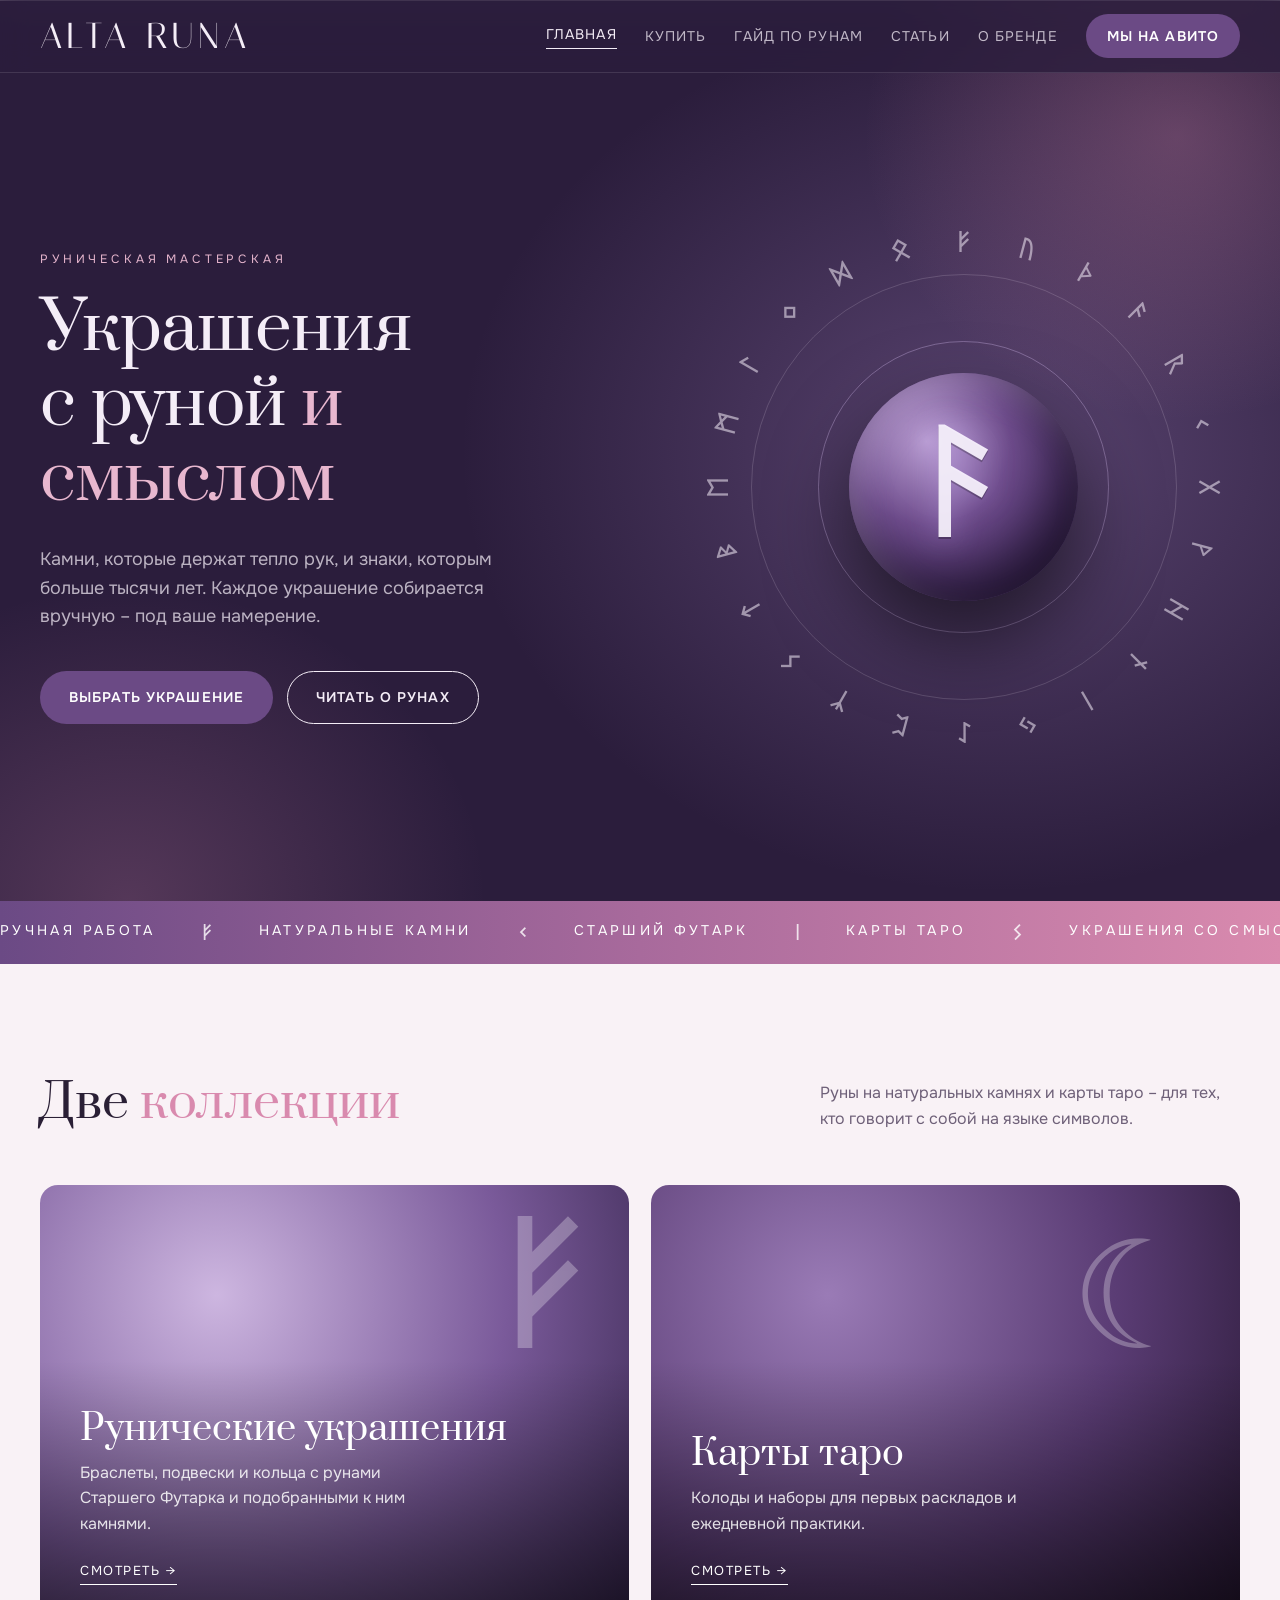
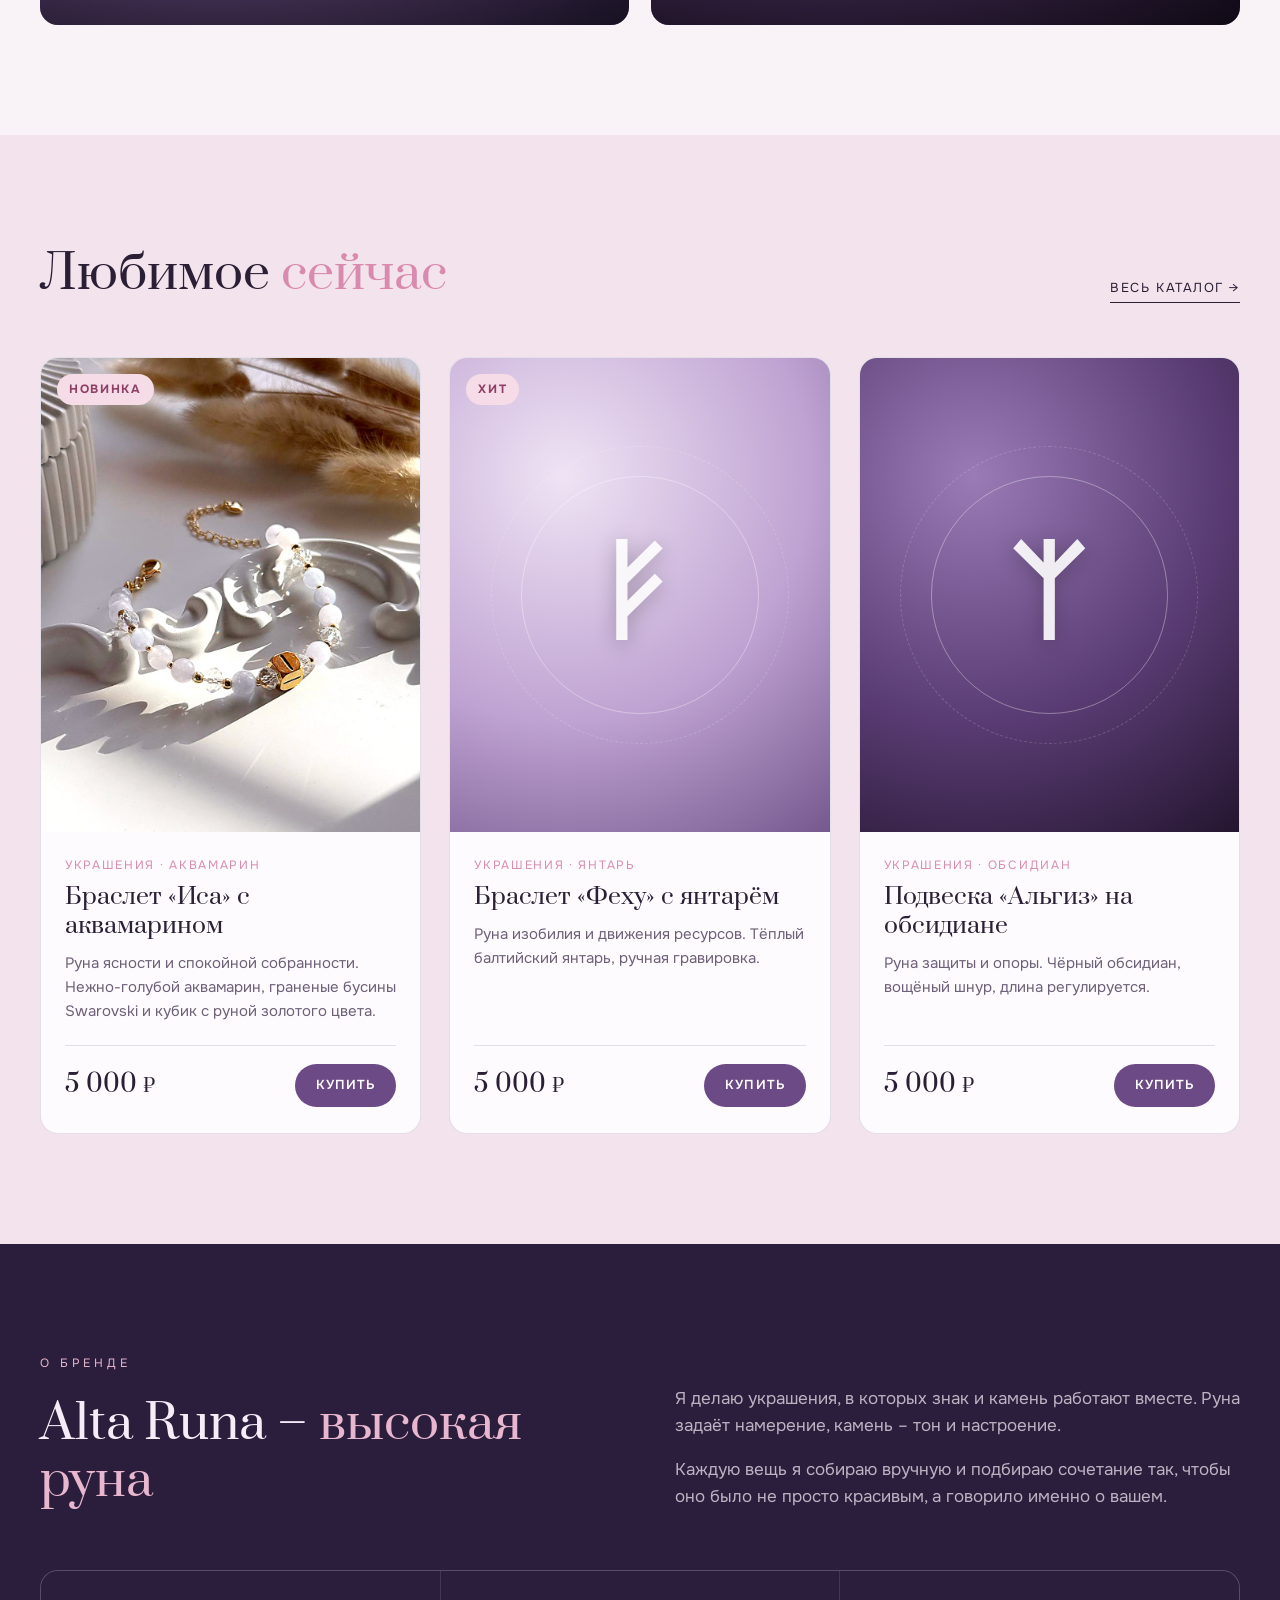
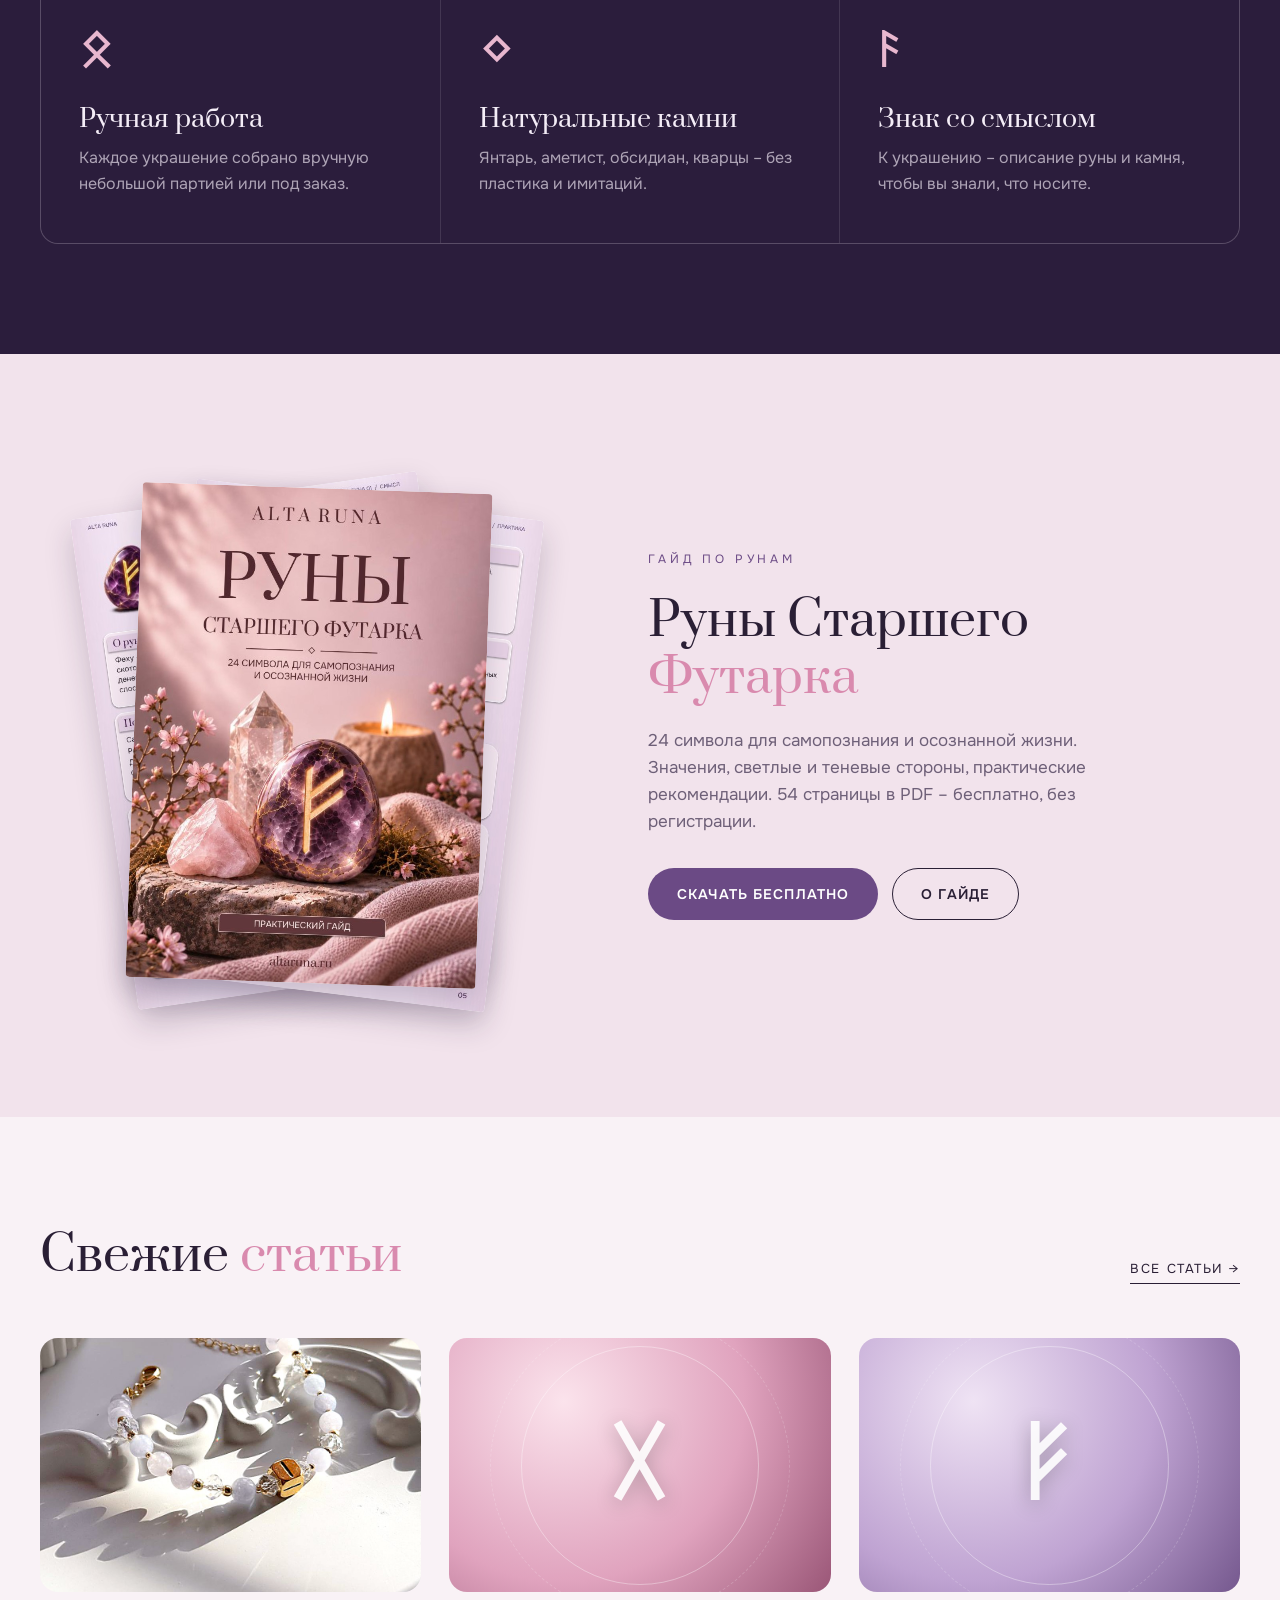
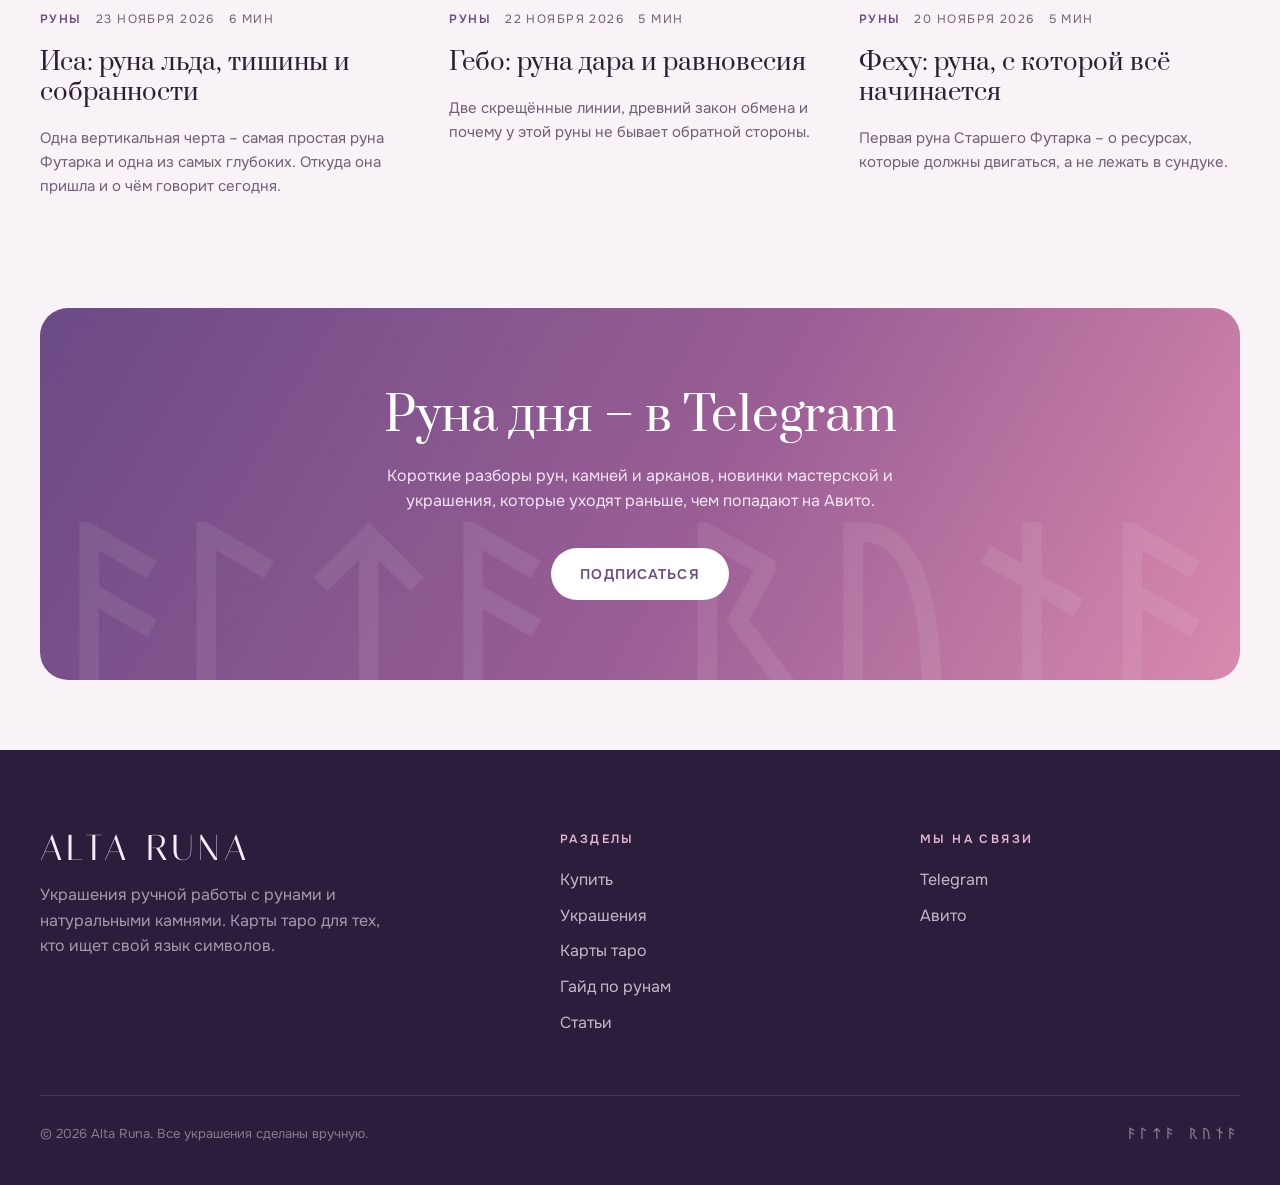
==== commit 7b073310: "Publish approved free rune guide and landing design" ====
--- a/index.html
+++ b/index.html
@@ -95,14 +95,11 @@
 
 <section class="section section--alt">
   <div class="wrap guide-promo">
-    <div class="guide-preview">
-      <div class="guide-preview__back"></div>
-      <img src="images/guide-preview.png" alt="Страница гайда по рунам">
-    </div>
+    <div class="guide-stack"><img src="images/guide-fehu-1.jpg" alt="" class="guide-stack__left"><img src="images/guide-fehu-2.jpg" alt="" class="guide-stack__right"><img src="images/guide-cover.jpg" alt="Обложка гайда Руны Старшего Футарка" class="guide-stack__front"></div>
     <div class="reveal">
       <span class="eyebrow" style="color:var(--accent)">Гайд по рунам</span>
-      <h2>Узнайте, <em>что говорит</em> ваша руна</h2>
-      <p>Бесплатный гайд по всем 24 рунам Старшего Футарка: значения, светлые и теневые стороны, место в руническом ряду. А для тех, кто хочет глубже, – гайд о сочетаниях рун и камней.</p>
+      <h2>Руны Старшего <em>Футарка</em></h2>
+      <p>24 символа для самопознания и осознанной жизни. Значения, светлые и теневые стороны, практические рекомендации. 54 страницы в PDF – бесплатно, без регистрации.</p>
       <div class="hero__cta">
         <a href="#" data-guide-free class="btn btn--accent" download>Скачать бесплатно</a>
         <a href="guide.html" class="btn btn--ghost">О гайде</a>
--- a/assets/style.css
+++ b/assets/style.css
@@ -1,3 +1,4 @@
+@import url("https://fonts.googleapis.com/css2?family=Italiana&display=swap");
 /* ===================== ALTA RUNA ===================== */
 :root{
   --bg:#F9F2F6;
@@ -14,9 +15,9 @@
   --pink-soft:#F6DCE7;
   --radius:18px;
   --wrap:1200px;
-  --serif:"Cormorant Garamond", "Cormorant", Georgia, serif;
-  --sans:"Manrope", system-ui, -apple-system, "Segoe UI", sans-serif;
-  --rune:"Noto Sans Runic", "Segoe UI Historic", "Segoe UI Symbol", serif;
+  --serif:"Prata", Georgia, serif;
+  --sans:"Onest", system-ui, -apple-system, "Segoe UI", sans-serif;
+  --rune:"BabelStone Elder","Noto Sans Runic","Segoe UI Historic","Segoe UI Symbol",serif;
 }
 *{box-sizing:border-box;margin:0;padding:0}
 html{scroll-behavior:smooth}
@@ -30,7 +31,7 @@
 .header{position:sticky;top:0;z-index:50;background:rgba(249,242,246,.82);backdrop-filter:blur(14px);-webkit-backdrop-filter:blur(14px);border-bottom:1px solid var(--line)}
 .header.on-dark{background:rgba(43,29,60,.8);color:var(--bone);border-color:rgba(244,237,247,.12)}
 .header__in{display:flex;align-items:center;justify-content:space-between;height:72px}
-.logo{display:flex;align-items:center;gap:10px;font-family:var(--serif);font-size:24px;letter-spacing:.22em;font-weight:600;text-transform:uppercase}
+.logo{display:flex;align-items:center;gap:10px;font-family:var(--serif);font-size:24px;letter-spacing:.22em;font-weight:400;text-transform:uppercase;font-weight:400;font-synthesis:none}
 .logo .rune{font-size:22px;color:var(--accent-2);letter-spacing:0}
 .nav{display:flex;align-items:center;gap:28px}
 .nav a{font-size:14px;letter-spacing:.08em;text-transform:uppercase;opacity:.75;transition:opacity .2s}
@@ -56,7 +57,7 @@
 .hero::before{content:"";position:absolute;inset:0;background:radial-gradient(35% 45% at 92% 15%, rgba(217,138,174,.30), transparent 70%), radial-gradient(60% 70% at 78% 50%, rgba(155,123,186,.42), transparent 70%), radial-gradient(40% 50% at 10% 100%, rgba(232,150,190,.22), transparent 70%)}
 .hero__in{position:relative;display:grid;grid-template-columns:1.1fr 1fr;align-items:center;gap:40px;min-height:calc(100vh - 72px);max-height:900px;padding:60px 0}
 .eyebrow{font-size:12px;letter-spacing:.32em;text-transform:uppercase;color:var(--accent-2);margin-bottom:22px;display:block}
-.hero h1{font-family:var(--serif);font-weight:500;font-size:clamp(48px,6.4vw,96px);line-height:.98;letter-spacing:-.01em}
+.hero h1{font-family:var(--serif);font-weight:400;font-size:clamp(48px,6.4vw,96px);line-height:.98;letter-spacing:-.01em;font-weight:400;font-synthesis:none}
 .hero h1 em{font-style:italic;color:var(--accent-2)}
 .hero p{margin-top:28px;max-width:470px;font-size:18px;color:rgba(244,237,247,.72)}
 .hero__cta{display:flex;flex-wrap:wrap;gap:14px;margin-top:40px}
@@ -82,7 +83,7 @@
 .section--alt{background:var(--bg-2)}
 .on-dark-section{background:var(--dark);color:var(--bone)}
 .sec-head{display:flex;align-items:end;justify-content:space-between;gap:30px;margin-bottom:54px;flex-wrap:wrap}
-.sec-head h2,.page-title h1{font-family:var(--serif);font-weight:500;font-size:clamp(38px,4.6vw,64px);line-height:1.02}
+.sec-head h2,.page-title h1{font-family:var(--serif);font-weight:400;font-size:clamp(38px,4.6vw,64px);line-height:1.02;font-weight:400;font-synthesis:none}
 .sec-head h2 em,.page-title h1 em{font-style:italic;color:var(--pink)}
 .sec-head p{max-width:420px;color:var(--ink-soft)}
 .link-arrow{font-size:13px;letter-spacing:.12em;text-transform:uppercase;border-bottom:1px solid currentColor;padding-bottom:3px;white-space:nowrap}
@@ -94,7 +95,7 @@
 .coll::after{content:"";position:absolute;inset:0;background:linear-gradient(to top, rgba(0,0,0,.55), transparent 60%);z-index:-1}
 .coll__sym{position:absolute;top:30px;right:36px;font-family:var(--rune);font-size:150px;line-height:1;opacity:.28;z-index:-1;transition:transform .6s}
 .coll:hover .coll__sym{transform:rotate(-8deg) scale(1.08)}
-.coll h3{font-family:var(--serif);font-size:44px;font-weight:500;line-height:1}
+.coll h3{font-family:var(--serif);font-size:44px;font-weight:400;line-height:1;font-weight:400;font-synthesis:none}
 .coll p{margin-top:10px;opacity:.85;max-width:340px}
 .coll .link-arrow{margin-top:24px;align-self:flex-start}
 
@@ -124,10 +125,10 @@
 .badge{position:absolute;top:16px;left:16px;background:var(--pink-soft);color:#8E3F66;font-size:11px;letter-spacing:.14em;text-transform:uppercase;font-weight:700;padding:6px 12px;border-radius:999px;z-index:2}
 .card__body{padding:24px 24px 26px;display:flex;flex-direction:column;flex:1}
 .card__meta{font-size:12px;letter-spacing:.14em;text-transform:uppercase;color:var(--pink)}
-.card__title{font-family:var(--serif);font-size:27px;font-weight:600;line-height:1.1;margin:8px 0 10px}
+.card__title{font-family:var(--serif);font-size:27px;font-weight:400;line-height:1.1;margin:8px 0 10px;font-weight:400;font-synthesis:none}
 .card__desc{color:var(--ink-soft);font-size:15px;flex:1}
 .card__foot{display:flex;align-items:center;justify-content:space-between;gap:12px;margin-top:22px;padding-top:18px;border-top:1px solid var(--line)}
-.price{font-family:var(--serif);font-size:28px;font-weight:600}
+.price{font-family:var(--serif);font-size:28px;font-weight:400;font-weight:400;font-synthesis:none}
 .price small{font-size:18px}
 
 /* ---------- Article cards ---------- */
@@ -138,7 +139,7 @@
 .a-card__cover .art__sym{font-size:90px}
 .a-card__meta{display:flex;gap:14px;font-size:12px;letter-spacing:.12em;text-transform:uppercase;color:var(--ink-soft)}
 .a-card__meta b{color:var(--accent);font-weight:600}
-.a-card h3{font-family:var(--serif);font-size:28px;line-height:1.12;font-weight:600;transition:color .2s}
+.a-card h3{font-family:var(--serif);font-size:28px;line-height:1.12;font-weight:400;transition:color .2s;font-weight:400;font-synthesis:none}
 .a-card:hover h3{color:var(--accent)}
 .a-card p{color:var(--ink-soft);font-size:15px}
 
@@ -146,10 +147,10 @@
 .features{display:grid;grid-template-columns:repeat(3,1fr);gap:1px;background:rgba(244,237,247,.12);border:1px solid rgba(244,237,247,.12);border-radius:var(--radius);overflow:hidden}
 .feature{background:var(--dark);padding:46px 38px}
 .feature .rune{font-size:42px;color:var(--accent-2)}
-.feature h3{font-family:var(--serif);font-size:30px;font-weight:500;margin:20px 0 10px}
+.feature h3{font-family:var(--serif);font-size:30px;font-weight:400;margin:20px 0 10px;font-weight:400;font-synthesis:none}
 .feature p{color:rgba(244,237,247,.65)}
 .about-grid{display:grid;grid-template-columns:1fr 1fr;gap:70px;align-items:end;margin-bottom:60px}
-.about-grid h2{font-family:var(--serif);font-weight:500;font-size:clamp(38px,4.6vw,64px);line-height:1.02}
+.about-grid h2{font-family:var(--serif);font-weight:400;font-size:clamp(38px,4.6vw,64px);line-height:1.02;font-weight:400;font-synthesis:none}
 .about-grid h2 em{font-style:italic;color:var(--accent-2)}
 .about-grid p{color:rgba(244,237,247,.72);font-size:17px}
 .about-grid p+p{margin-top:16px}
@@ -157,7 +158,7 @@
 /* ---------- CTA ---------- */
 .cta{border-radius:28px;padding:80px 60px;text-align:center;position:relative;overflow:hidden;background:linear-gradient(120deg,var(--accent) 0%,#9A5E95 55%,var(--pink) 100%);color:#fff}
 .cta::before{content:"ᚨᛚᛏᚨ ᚱᚢᚾᚨ";position:absolute;inset:auto 0 -40px 0;font-family:var(--rune);font-size:200px;opacity:.08;white-space:nowrap;line-height:1}
-.cta h2{font-family:var(--serif);font-weight:500;font-size:clamp(36px,4.4vw,58px);line-height:1.05;position:relative}
+.cta h2{font-family:var(--serif);font-weight:400;font-size:clamp(36px,4.4vw,58px);line-height:1.05;position:relative;font-weight:400;font-synthesis:none}
 .cta p{max-width:520px;margin:18px auto 34px;opacity:.85;position:relative}
 .cta .btn{background:#fff;color:var(--accent);position:relative}
 
@@ -174,14 +175,14 @@
 .article-hero{padding:70px 0 0}
 .article-hero .back{font-size:13px;letter-spacing:.12em;text-transform:uppercase;color:var(--ink-soft)}
 .article-hero .back:hover{color:var(--accent)}
-.article-hero h1{font-family:var(--serif);font-weight:500;font-size:clamp(40px,5.4vw,76px);line-height:1.02;margin:26px 0 20px;max-width:900px}
+.article-hero h1{font-family:var(--serif);font-weight:400;font-size:clamp(40px,5.4vw,76px);line-height:1.02;margin:26px 0 20px;max-width:900px;font-weight:400;font-synthesis:none}
 .article-cover{position:relative;aspect-ratio:21/9;border-radius:var(--radius);overflow:hidden;margin:44px 0 0;display:grid;place-items:center}
 .article-cover img{width:100%;height:100%;object-fit:cover}
 .article-cover .art__sym{font-size:clamp(110px,14vw,200px)}
 .prose{max-width:720px;margin:64px auto 0;font-size:18px;line-height:1.8}
-.prose > p:first-child{font-family:var(--serif);font-size:25px;line-height:1.5}
+.prose > p:first-child{font-family:var(--serif);font-size:25px;line-height:1.5;font-weight:400;font-synthesis:none}
 .prose p{margin-bottom:22px}
-.prose h2{font-family:var(--serif);font-weight:600;font-size:34px;line-height:1.15;margin:46px 0 16px}
+.prose h2{font-family:var(--serif);font-weight:400;font-size:34px;line-height:1.15;margin:46px 0 16px;font-weight:400;font-synthesis:none}
 .prose ul{margin:0 0 22px 0;list-style:none}
 .prose li{position:relative;padding-left:30px;margin-bottom:10px}
 .prose li::before{content:"ᛜ";font-family:var(--rune);position:absolute;left:0;top:0;color:var(--pink)}
@@ -250,8 +251,8 @@
 .guide-preview__back{position:absolute;inset:0;border-radius:10px;background:#E6D6E8;transform:rotate(-7deg) translate(-18px,10px);box-shadow:0 30px 60px -20px rgba(0,0,0,.5)}
 .inside{display:grid;grid-template-columns:repeat(4,1fr);gap:24px}
 .inside__item{padding:32px 28px;border:1px solid var(--line);border-radius:var(--radius);background:#FDFBFE}
-.inside__item span{font-family:var(--serif);font-size:44px;color:var(--pink);line-height:1}
-.inside__item h3{font-family:var(--serif);font-size:26px;font-weight:600;line-height:1.1;margin:18px 0 10px}
+.inside__item span{font-family:var(--serif);font-size:44px;color:var(--pink);line-height:1;font-weight:400;font-synthesis:none}
+.inside__item h3{font-family:var(--serif);font-size:26px;font-weight:400;line-height:1.1;margin:18px 0 10px;font-weight:400;font-synthesis:none}
 .inside__item p{color:var(--ink-soft);font-size:15px}
 .futhark{display:grid;grid-template-columns:repeat(8,1fr);gap:14px}
 .futhark__aett{grid-column:1/-1;font-size:12px;letter-spacing:.24em;text-transform:uppercase;color:var(--ink-soft);margin:18px 0 2px}
@@ -260,7 +261,7 @@
 .rune-tile:nth-child(odd) .rune{color:var(--pink)}
 .rune-tile:hover{border-color:var(--pink);transform:translateY(-4px);box-shadow:0 18px 30px -18px rgba(60,35,85,.4)}
 .rune-tile .rune{font-size:clamp(30px,3.4vw,46px);color:var(--accent);line-height:1}
-.rune-tile b{font-family:var(--serif);font-size:19px;font-weight:600}
+.rune-tile b{font-family:var(--serif);font-size:19px;font-weight:400;font-weight:400;font-synthesis:none}
 .dot{display:inline-block;width:10px;height:10px;border-radius:50%;border:1px solid var(--accent);vertical-align:middle;margin-right:4px}
 .dot--free{background:var(--accent)}
 .offers{display:grid;grid-template-columns:1fr 1fr;gap:24px;max-width:960px}
@@ -268,8 +269,8 @@
 .offer--main{background:var(--dark);color:var(--bone);border-color:var(--dark)}
 .offer__tag{font-size:12px;letter-spacing:.2em;text-transform:uppercase;color:var(--accent)}
 .offer--main .offer__tag{color:var(--accent-2)}
-.offer h3{font-family:var(--serif);font-size:44px;font-weight:500;line-height:1;margin:14px 0 6px}
-.offer__sub{font-family:var(--serif);font-size:24px;opacity:.75}
+.offer h3{font-family:var(--serif);font-size:44px;font-weight:400;line-height:1;margin:14px 0 6px;font-weight:400;font-synthesis:none}
+.offer__sub{font-family:var(--serif);font-size:24px;opacity:.75;font-weight:400;font-synthesis:none}
 .offer ul{list-style:none;margin:26px 0 34px;flex:1}
 .offer li{padding:10px 0 10px 28px;position:relative;border-bottom:1px solid var(--line)}
 .offer--main li{border-color:rgba(244,237,247,.12)}
@@ -278,7 +279,7 @@
 .offer .btn--ghost:hover{background:var(--accent);border-color:var(--accent);color:#fff}
 .guide-promo{display:grid;grid-template-columns:1fr 1.1fr;gap:70px;align-items:center}
 .guide-promo .guide-preview{width:min(360px,80%)}
-.guide-promo h2{font-family:var(--serif);font-weight:500;font-size:clamp(38px,4.6vw,64px);line-height:1.02}
+.guide-promo h2{font-family:var(--serif);font-weight:400;font-size:clamp(38px,4.6vw,64px);line-height:1.02;font-weight:400;font-synthesis:none}
 .guide-promo h2 em{font-style:italic;color:var(--pink)}
 .guide-promo p{margin:20px 0 32px;color:var(--ink-soft);font-size:17px;max-width:480px}
 .guide-promo .hero__cta{margin-top:0}
@@ -300,13 +301,13 @@
 
 /* розовые акценты гайда */
 .pro{display:grid;grid-template-columns:1fr 1fr;gap:60px;align-items:center;padding:64px;border-radius:28px;background:linear-gradient(135deg,var(--pink-soft) 0%,#EAD9F0 100%)}
-.pro h2{font-family:var(--serif);font-weight:500;font-size:clamp(36px,4.2vw,58px);line-height:1.03}
+.pro h2{font-family:var(--serif);font-weight:400;font-size:clamp(36px,4.2vw,58px);line-height:1.03;font-weight:400;font-synthesis:none}
 .pro h2 em{font-style:italic;color:var(--accent)}
 .pro > div > p{margin-top:18px;color:var(--ink-soft);font-size:17px}
 .pro__list{display:grid;gap:14px}
 .pro__item{display:flex;gap:18px;align-items:flex-start;background:rgba(255,255,255,.7);border-radius:16px;padding:20px 22px}
 .pro__item .rune{font-size:30px;color:var(--pink);line-height:1;min-width:34px;text-align:center}
-.pro__item h3{font-family:var(--serif);font-size:23px;font-weight:600;line-height:1.1;margin-bottom:4px}
+.pro__item h3{font-family:var(--serif);font-size:23px;font-weight:400;line-height:1.1;margin-bottom:4px;font-weight:400;font-synthesis:none}
 .pro__item p{font-size:14.5px;color:var(--ink-soft)}
 .offer--main{background:linear-gradient(150deg,var(--dark) 0%,#4A2C5E 60%,#7A3E6A 100%)}
 .offer .offer__tag{color:var(--pink)}
@@ -325,8 +326,8 @@
 .pthumb{aspect-ratio:1;border-radius:12px;overflow:hidden;border:2px solid transparent;padding:0;cursor:pointer;background:none;opacity:.65;transition:.2s}
 .pthumb img{width:100%;height:100%;object-fit:cover}
 .pthumb.active,.pthumb:hover{opacity:1;border-color:var(--pink)}
-.pinfo h1{font-family:var(--serif);font-weight:500;font-size:clamp(38px,4.2vw,58px);line-height:1.03;margin:10px 0 18px}
-.pprice{font-family:var(--serif);font-size:40px;font-weight:600}
+.pinfo h1{font-family:var(--serif);font-weight:400;font-size:clamp(38px,4.2vw,58px);line-height:1.03;margin:10px 0 18px;font-weight:400;font-synthesis:none}
+.pprice{font-family:var(--serif);font-size:40px;font-weight:400;font-weight:400;font-synthesis:none}
 .pprice small{font-size:26px}
 .plead{font-size:18px;color:var(--ink-soft);margin:18px 0 30px}
 .pbuy{display:flex;flex-wrap:wrap;gap:12px}
@@ -336,16 +337,104 @@
 .pfacts small{font-size:12px;letter-spacing:.08em;text-transform:uppercase;color:var(--ink-soft)}
 .pdetail{border-top:1px solid var(--line)}
 .pdetail:last-child{border-bottom:1px solid var(--line)}
-.pdetail summary{list-style:none;cursor:pointer;padding:20px 0;font-family:var(--serif);font-size:24px;font-weight:600;display:flex;justify-content:space-between;align-items:center}
+.pdetail summary{list-style:none;cursor:pointer;padding:20px 0;font-family:var(--serif);font-size:24px;font-weight:400;display:flex;justify-content:space-between;align-items:center;font-weight:400;font-synthesis:none}
 .pdetail summary::-webkit-details-marker{display:none}
 .pdetail summary::after{content:"+";font-family:var(--sans);font-weight:300;font-size:26px;color:var(--pink);transition:transform .3s}
 .pdetail[open] summary::after{transform:rotate(45deg)}
 .pdetail p{padding:0 0 22px;color:var(--ink-soft);font-size:16px}
 .prose .product-link{display:flex;gap:20px;align-items:center;padding:18px;border-radius:var(--radius);background:var(--pink-soft);border:0;color:var(--ink);margin:30px 0}
 .prose .product-link img{width:110px;height:110px;border-radius:12px;object-fit:cover}
-.prose .product-link b{display:block;font-family:var(--serif);font-size:24px;line-height:1.15}
+.prose .product-link b{display:block;font-family:var(--serif);font-size:24px;line-height:1.15;font-weight:400;font-synthesis:none}
 .prose .product-link span{font-size:14px;color:var(--accent);letter-spacing:.08em;text-transform:uppercase}
 @media (max-width:900px){
   .product__grid{grid-template-columns:1fr;gap:36px}
   .pgallery{position:static}
 }
+
+/* Prata has a single regular weight; avoid synthetic bold/italic in headings. */
+.hero h1,.sec-head h2,.page-title h1{font-weight:400;line-height:1.12}
+.hero h1 em{font-style:normal}
+
+/* ALTA RUNA: Prata typography trial */
+.hero h1{font-size:clamp(36px,5.1vw,76px);line-height:1.15;font-weight:400;font-synthesis:none}
+.sec-head h2{font-size:clamp(30px,3.8vw,48px);line-height:1.2;font-weight:400;font-synthesis:none}
+.page-title h1{font-size:clamp(32px,4vw,52px);line-height:1.18;font-weight:400;font-synthesis:none}
+.coll h3{font-size:36px;line-height:1.2;font-weight:400;font-synthesis:none}
+.cta h2{font-size:clamp(30px,3.7vw,48px);line-height:1.2;font-weight:400;font-synthesis:none}
+.feature h3{font-size:25px;line-height:1.25;font-weight:400;font-synthesis:none}
+.card__title{font-size:23px;line-height:1.25;font-weight:400;font-synthesis:none}
+.pinfo h1{font-size:clamp(30px,3.4vw,46px);line-height:1.18;font-weight:400;font-synthesis:none}
+.a-card h3{font-size:24px;line-height:1.25;font-weight:400;font-synthesis:none}
+.article-hero h1{font-size:clamp(32px,4.3vw,60px);line-height:1.18;font-weight:400;font-synthesis:none}
+.prose h2{font-size:28px;line-height:1.3;font-weight:400;font-synthesis:none}
+.prose > p:first-child{font-size:22px;line-height:1.5;font-weight:400;font-synthesis:none}
+.price{font-size:24px;line-height:1.2;font-weight:400;font-synthesis:none}
+.pprice{font-size:34px;line-height:1.2;font-weight:400;font-synthesis:none}
+.offer h3{font-size:36px;line-height:1.2;font-weight:400;font-synthesis:none}
+.rune-tile b{font-size:18px;line-height:1.25;font-weight:400;font-synthesis:none}
+.about-grid h2{font-size:clamp(30px,3.8vw,48px);line-height:1.2;font-weight:400;font-synthesis:none}
+.guide-promo h2{font-size:clamp(30px,3.8vw,48px);line-height:1.2;font-weight:400;font-synthesis:none}
+.pro h2{font-size:clamp(30px,3.7vw,48px);line-height:1.2;font-weight:400;font-synthesis:none}
+.inside__item h3{font-size:24px;line-height:1.25;font-weight:400;font-synthesis:none}
+.inside__item span{font-size:36px;line-height:1.15;font-weight:400;font-synthesis:none}
+.offer__sub{font-size:22px;line-height:1.25;font-weight:400;font-synthesis:none}
+.pro__item h3{font-size:22px;line-height:1.25;font-weight:400;font-synthesis:none}
+.pdetail summary{font-size:22px;line-height:1.25;font-weight:400;font-synthesis:none}
+.prose .product-link b{font-size:22px;line-height:1.25;font-weight:400;font-synthesis:none}
+.hero h1 em,.sec-head h2 em,.page-title h1 em,.about-grid h2 em,.guide-promo h2 em,.pro h2 em{font-style:normal}
+.btn--sm{font-size:13px}
+.badge{font-size:12px}
+@media(max-width:560px){.prose > p:first-child{font-size:20px}}
+
+/* Original brand wordmark */
+.logo--brand{flex-shrink:0;display:inline-flex;align-items:center}
+.logo--brand img{display:block;width:164px;height:auto}
+.header.on-dark .logo--brand img,.footer .logo--brand img{filter:brightness(0) invert(1)}
+.footer .logo--brand img{width:190px}
+@media(max-width:560px){.logo--brand img{width:136px}}
+
+
+/* Italiana wordmark trial */
+.logo--brand{font-family:"Italiana",Georgia,serif;font-size:36px;font-weight:400;letter-spacing:.12em;line-height:1;white-space:nowrap;font-synthesis:none;color:#2F0544}
+.header.on-dark .logo--brand,.footer .logo--brand{color:var(--bone)}
+.footer .logo--brand{display:inline-flex;flex-direction:column;gap:8px;font-size:36px}
+.logo--brand small{font-family:var(--sans);font-size:9px;letter-spacing:.14em;font-weight:400}
+@media(max-width:560px){.header .logo--brand{font-size:26px;letter-spacing:.08em}}
+
+/* Elder Futhark web font trial */
+@font-face{font-family:"BabelStone Elder";src:url("./BabelStoneRunicElderFuthark.woff2") format("woff2");font-style:normal;font-weight:400;font-display:swap}
+.footer .logo--brand{gap:0}
+
+/* Guide landing */
+.guide-hero{background:var(--bg-2);padding:64px 0 72px;color:var(--ink)}
+.guide-hero__grid{display:grid;grid-template-columns:1.15fr 1fr;align-items:center;gap:64px}
+.guide-hero .eyebrow,.guide-next .eyebrow{color:var(--accent)}
+.guide-hero h1{font-family:var(--serif);font-size:clamp(34px,4.6vw,64px);font-weight:400;line-height:1.18;margin:20px 0}
+.guide-hero p{max-width:530px;color:var(--ink-soft);font-size:17px}
+.guide-hero .guide-lead{font-size:clamp(20px,2.3vw,28px);color:var(--ink);margin-bottom:18px}
+.guide-hero .guide-note{font-size:13px;margin-top:20px}
+.guide-cover{display:block;width:min(100%,350px);height:auto;margin:auto;border-radius:3px;box-shadow:0 24px 50px -18px rgba(43,29,60,.35)}
+.guide-stats{display:grid;grid-template-columns:repeat(3,1fr);padding-block:34px;border-bottom:1px solid var(--line);text-align:center}
+.guide-stats div+div{border-left:1px solid var(--line)}
+.guide-stats strong{display:block;font:400 clamp(30px,4vw,48px)/1.2 var(--serif);color:var(--accent)}
+.guide-stats span{font-size:14px;color:var(--ink-soft)}
+.guide-inside{grid-template-columns:repeat(3,minmax(0,1fr))}
+.guide-gallery{display:grid;grid-template-columns:repeat(3,minmax(0,1fr));gap:24px}
+.guide-gallery figure{margin:0;min-width:0}
+.guide-gallery img{display:block;width:100%;height:auto;border-radius:4px;box-shadow:0 12px 28px rgba(43,29,60,.12)}
+.guide-gallery figcaption{text-align:center;font-size:14px;color:var(--ink-soft);margin-top:14px}
+.guide-next{max-width:760px;margin:auto;text-align:center}
+.guide-next h2,.guide-final h2{font:400 clamp(28px,3.5vw,44px)/1.25 var(--serif);margin:16px 0}
+.guide-next p{color:var(--ink-soft)}
+.guide-final{background:var(--dark);color:var(--bone);border-radius:24px;text-align:center;padding:48px 24px}
+.guide-final p{margin-bottom:24px}
+@media(max-width:800px){.guide-hero__grid{grid-template-columns:1fr;gap:36px}.guide-hero{padding:42px 0}.guide-inside{grid-template-columns:repeat(2,minmax(0,1fr))}.guide-gallery{gap:12px}}
+@media(max-width:560px){.guide-inside{grid-template-columns:1fr}.guide-gallery{grid-template-columns:1fr;gap:28px}.guide-gallery figure{max-width:360px;margin:auto}.guide-cover{width:min(82%,300px)}}
+
+/* Three-page guide composition */
+.guide-stack{position:relative;isolation:isolate;width:min(76%,350px);margin:24px auto;aspect-ratio:0.707;}
+.guide-stack img{position:absolute;inset:0;width:100%;height:100%;object-fit:contain;border-radius:4px;box-shadow:0 14px 30px rgba(43,29,60,.22);background:#fff;}
+.guide-stack__left{transform:translate(-9%,1%) rotate(-8deg);z-index:0}
+.guide-stack__right{transform:translate(9%,2%) rotate(7deg);z-index:1}
+.guide-stack__front{transform:rotate(2deg);z-index:2}
+@media(max-width:560px){.guide-stack{width:min(72%,280px);margin:16px auto 24px}}
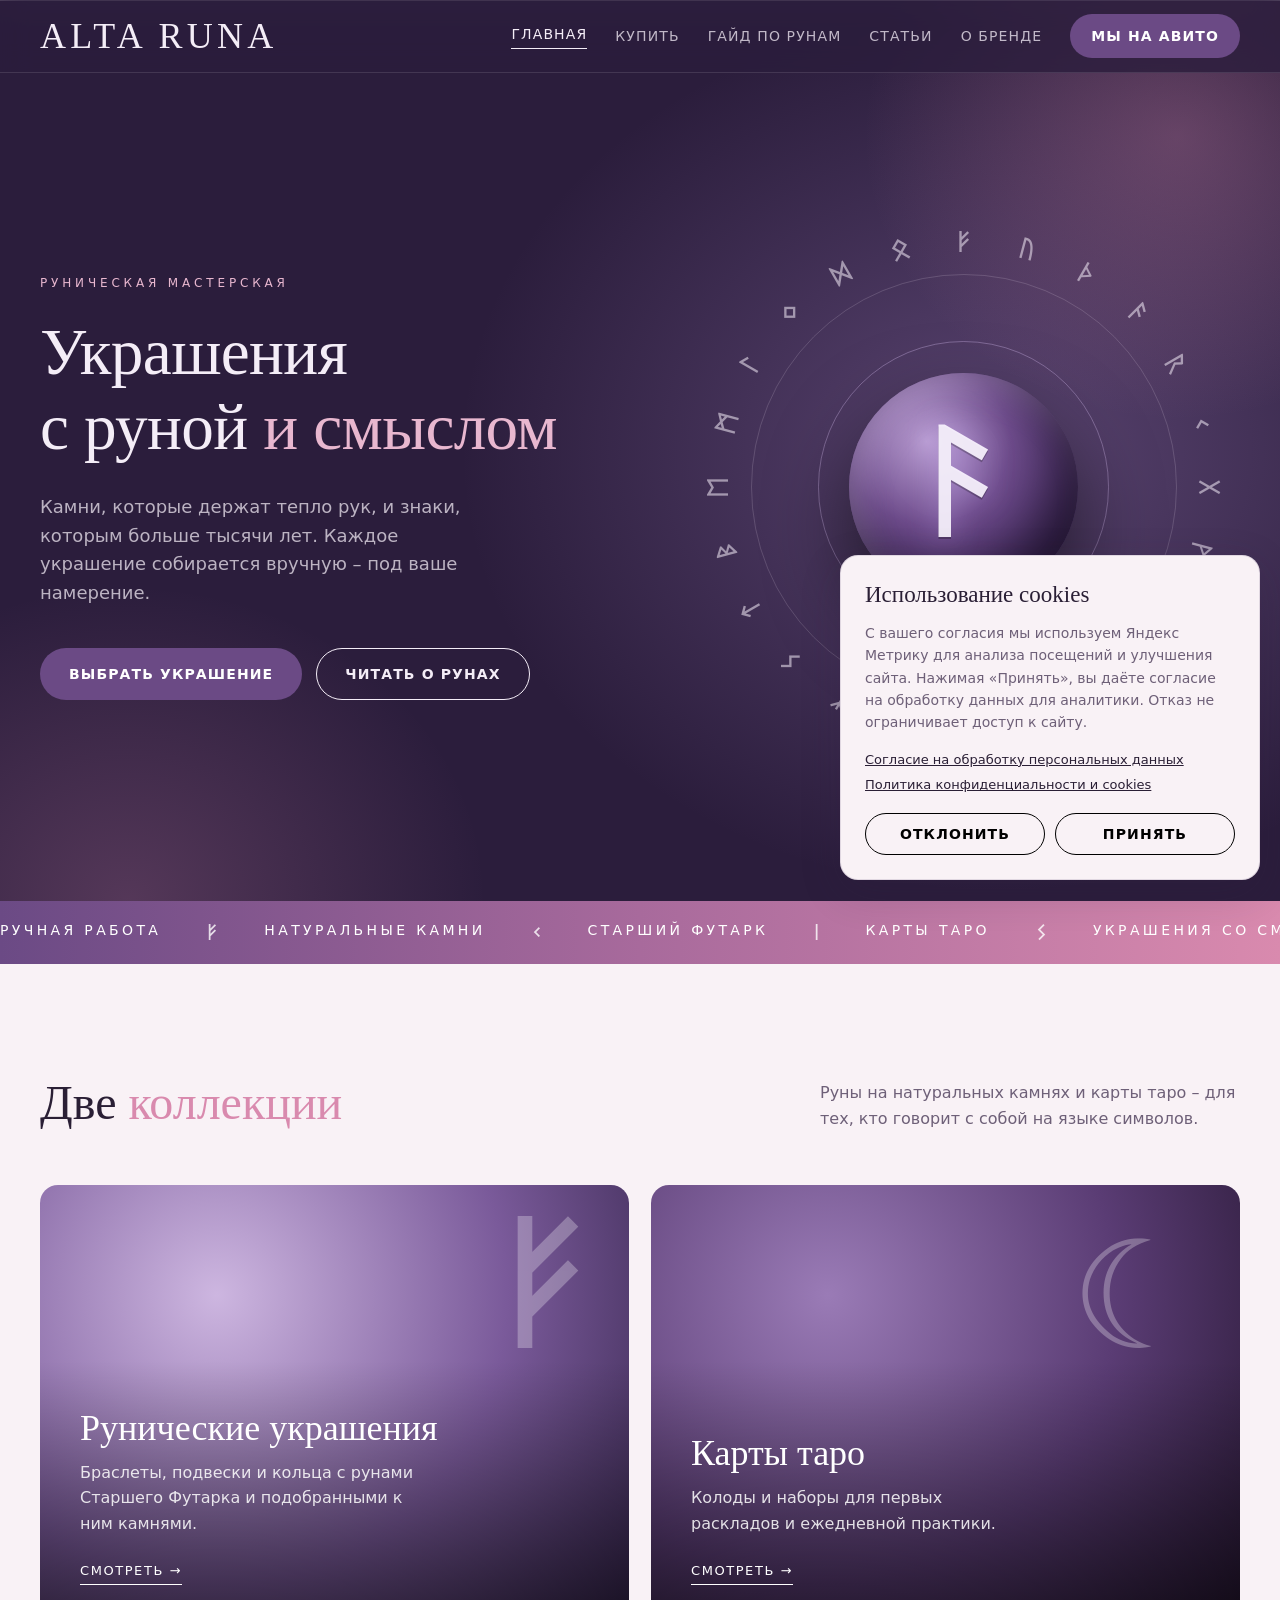
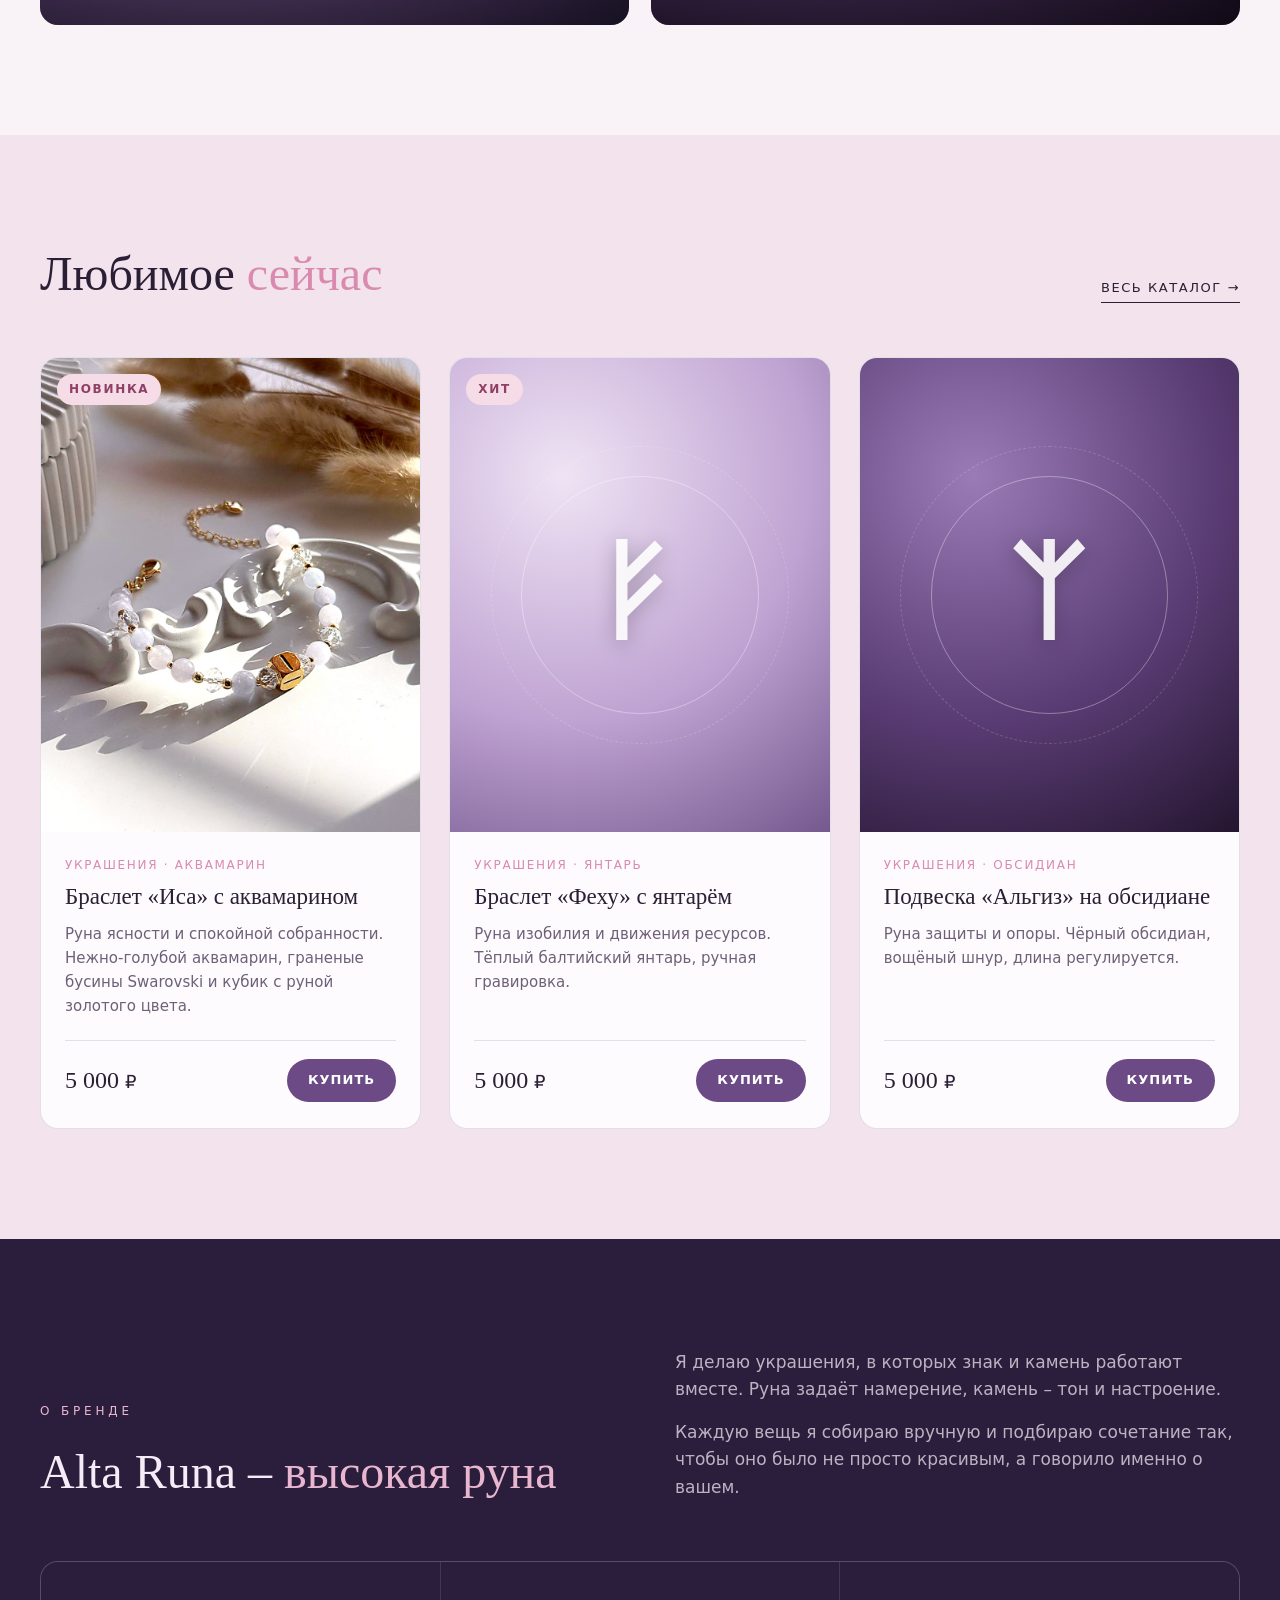
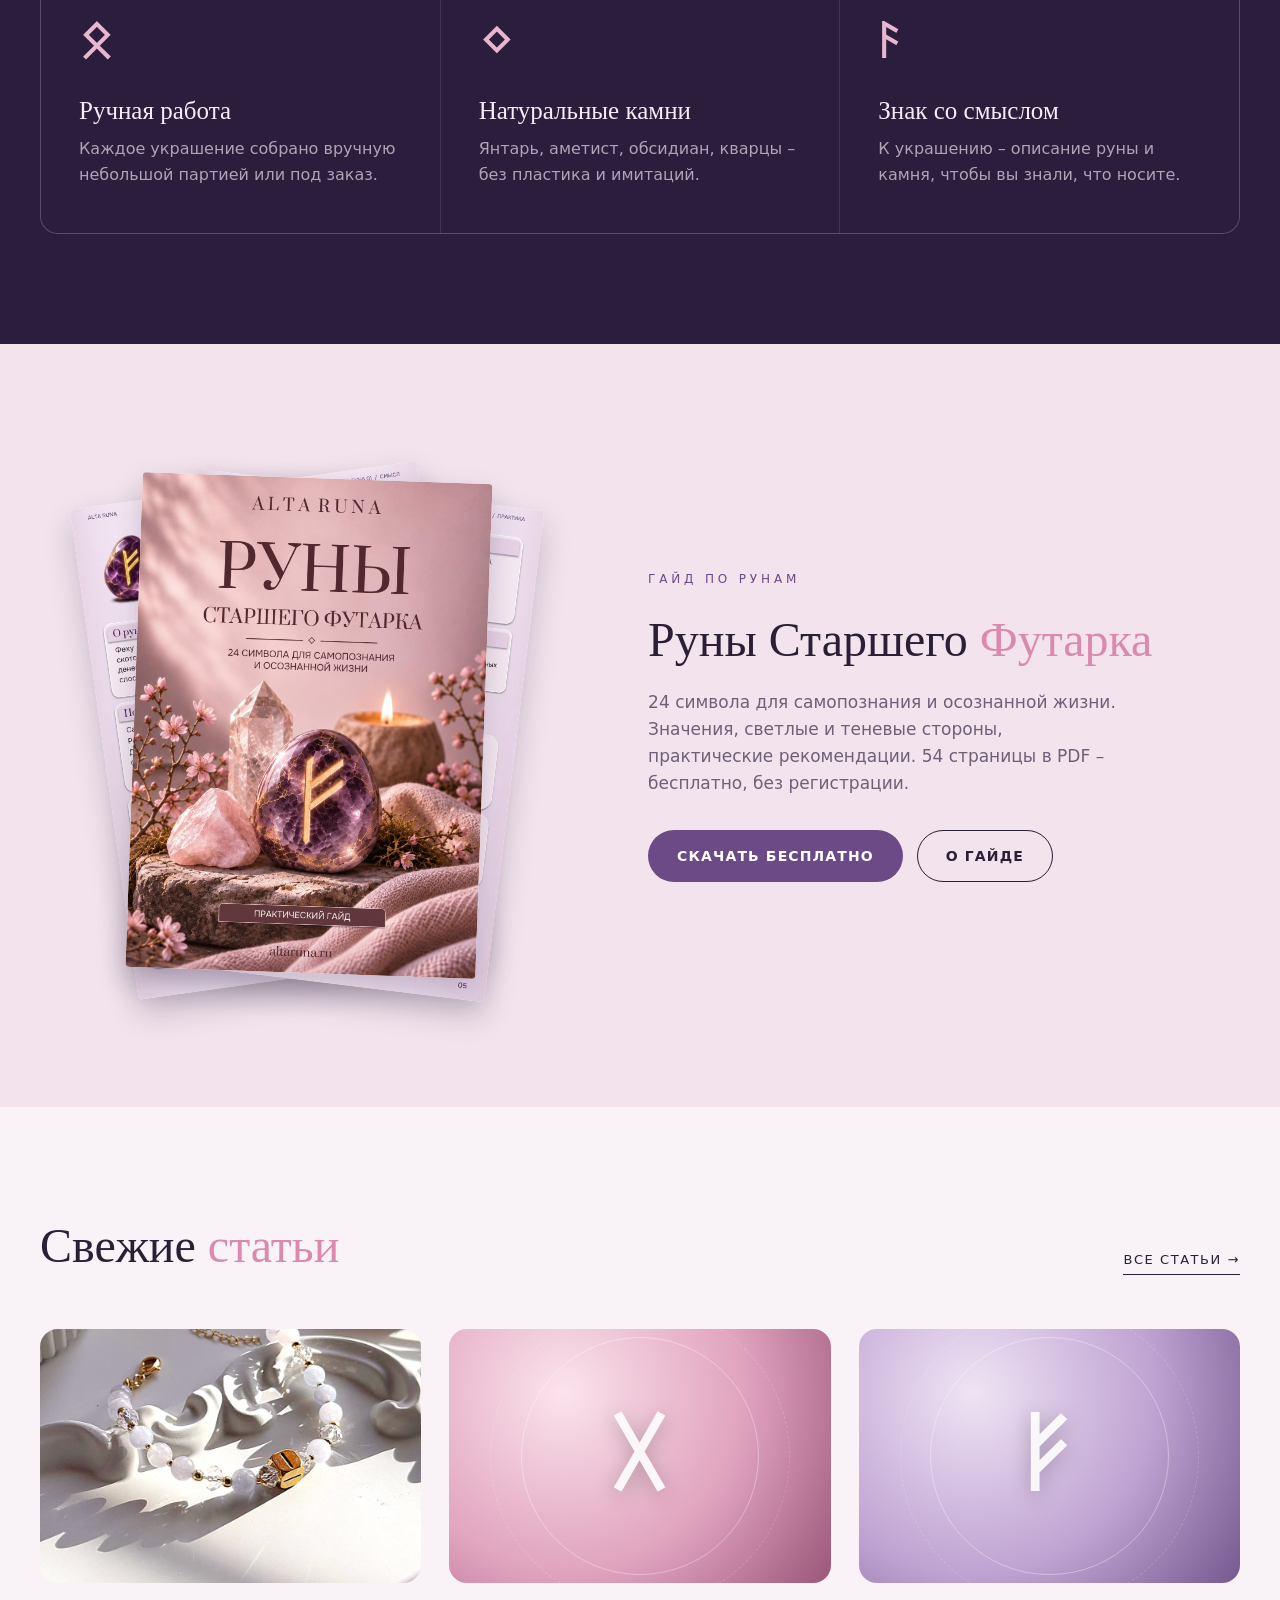
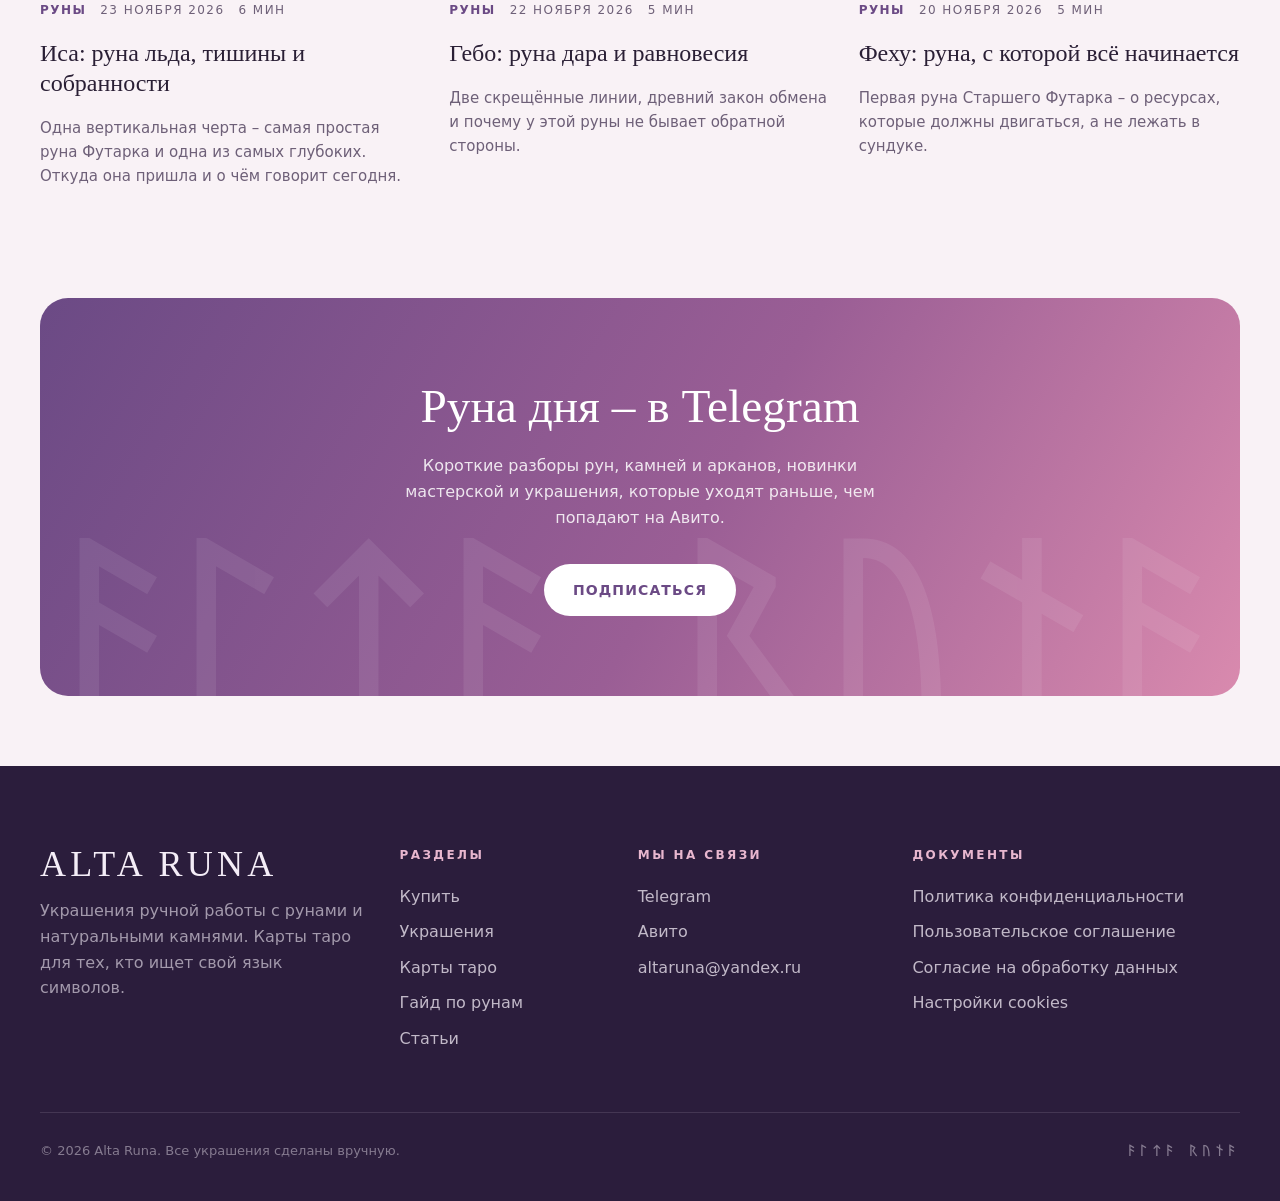
==== commit 8c368685: "Stage approved site pages and consent interface for Timeweb" ====
--- a/index.html
+++ b/index.html
@@ -10,9 +10,6 @@
 <meta property="og:description" content="Украшения ручной работы с рунами Старшего Футарка и натуральными камнями. Карты таро и статьи о рунах, камнях и таро.">
 <meta name="theme-color" content="#2B1D3C">
 <link rel="icon" href="data:image/svg+xml,<svg xmlns='http://www.w3.org/2000/svg' viewBox='0 0 100 100'><rect width='100' height='100' rx='22' fill='%232B1D3C'/><text x='50' y='72' font-size='64' text-anchor='middle' fill='%23C9AEE0'>ᚱ</text></svg>">
-<link rel="preconnect" href="https://fonts.googleapis.com">
-<link rel="preconnect" href="https://fonts.gstatic.com" crossorigin>
-<link href="https://fonts.googleapis.com/css2?family=Prata&family=Onest:wght@400;500;600;700&family=Noto+Sans+Runic&display=swap" rel="stylesheet">
 <link rel="stylesheet" href="assets/style.css">
 </head>
 <body data-page="home">
--- a/assets/style.css
+++ b/assets/style.css
@@ -1,4 +1,6 @@
-@import url("https://fonts.googleapis.com/css2?family=Italiana&display=swap");
+@font-face{font-family:"Italiana";src:url("fonts/italiana.ttf") format("truetype");font-weight:400;font-display:swap}
+@font-face{font-family:"Prata";src:url("fonts/prata.ttf") format("truetype");font-weight:400;font-display:swap}
+@font-face{font-family:"Onest";src:url("fonts/onest.ttf") format("truetype");font-weight:100 900;font-display:swap}
 /* ===================== ALTA RUNA ===================== */
 :root{
   --bg:#F9F2F6;
@@ -191,7 +193,7 @@
 
 /* ---------- Footer ---------- */
 .footer{background:var(--dark);color:var(--bone);padding:80px 0 40px;margin-top:0}
-.footer__top{display:grid;grid-template-columns:1.5fr 1fr 1fr;gap:40px;padding-bottom:50px;border-bottom:1px solid rgba(244,237,247,.12)}
+.footer__top{display:grid;grid-template-columns:1.35fr .85fr 1fr 1.35fr;gap:32px;padding-bottom:50px;border-bottom:1px solid rgba(244,237,247,.12)}
 .footer .logo{margin-bottom:16px}
 .footer p{color:rgba(244,237,247,.6);max-width:340px}
 .footer h4{font-size:12px;letter-spacing:.2em;text-transform:uppercase;color:var(--accent-2);margin-bottom:18px;font-weight:600}
@@ -438,3 +440,10 @@
 .guide-stack__right{transform:translate(9%,2%) rotate(7deg);z-index:1}
 .guide-stack__front{transform:rotate(2deg);z-index:2}
 @media(max-width:560px){.guide-stack{width:min(72%,280px);margin:16px auto 24px}}
+
+.cookie-notice{position:fixed;z-index:1000;bottom:20px;right:20px;width:min(420px,calc(100% - 40px));padding:24px;background:var(--bg);color:var(--ink);border:1px solid var(--line);border-radius:18px;box-shadow:0 12px 40px rgba(43,29,60,.2)}.cookie-notice[hidden]{display:none}.cookie-notice h2{font:400 23px/1.3 var(--serif);margin-bottom:12px}.cookie-notice p{font-size:14px;color:var(--ink-soft);margin-bottom:12px}.cookie-notice a{font-size:13px;text-decoration:underline}.cookie-actions{display:flex;gap:10px;margin-top:16px;flex-wrap:wrap}.cookie-actions .btn{flex:1;padding:12px 14px}.footer-legal{display:flex;gap:12px;flex-wrap:wrap;font-size:12px}.footer-legal button{font:inherit;color:inherit;background:none;border:0;text-decoration:underline;cursor:pointer}.legal-copy{max-width:820px;margin:auto}.legal-copy h2{font:400 24px/1.3 var(--serif);margin:28px 0 12px}.legal-copy p{margin:12px 0}.legal-copy a{text-decoration:underline}
+
+/* Footer legal navigation */
+.footer__top > div{min-width:0}.footer__top li{overflow-wrap:anywhere}.footer__documents button{font:inherit;color:inherit;background:none;border:0;padding:0;text-align:left;cursor:pointer;opacity:.75}.footer__documents button:hover,.footer__documents button:focus-visible{opacity:1}.footer__documents button:focus-visible{outline:1px solid currentColor;outline-offset:3px}
+@media(max-width:1000px){.footer__top{grid-template-columns:1fr 1fr;gap:32px}.footer__top > div:first-child{grid-column:auto}}
+@media(max-width:600px){.footer__top{grid-template-columns:repeat(2,minmax(0,1fr));gap:28px 16px}.footer__top > div:first-child,.footer__documents{grid-column:1/-1}}
